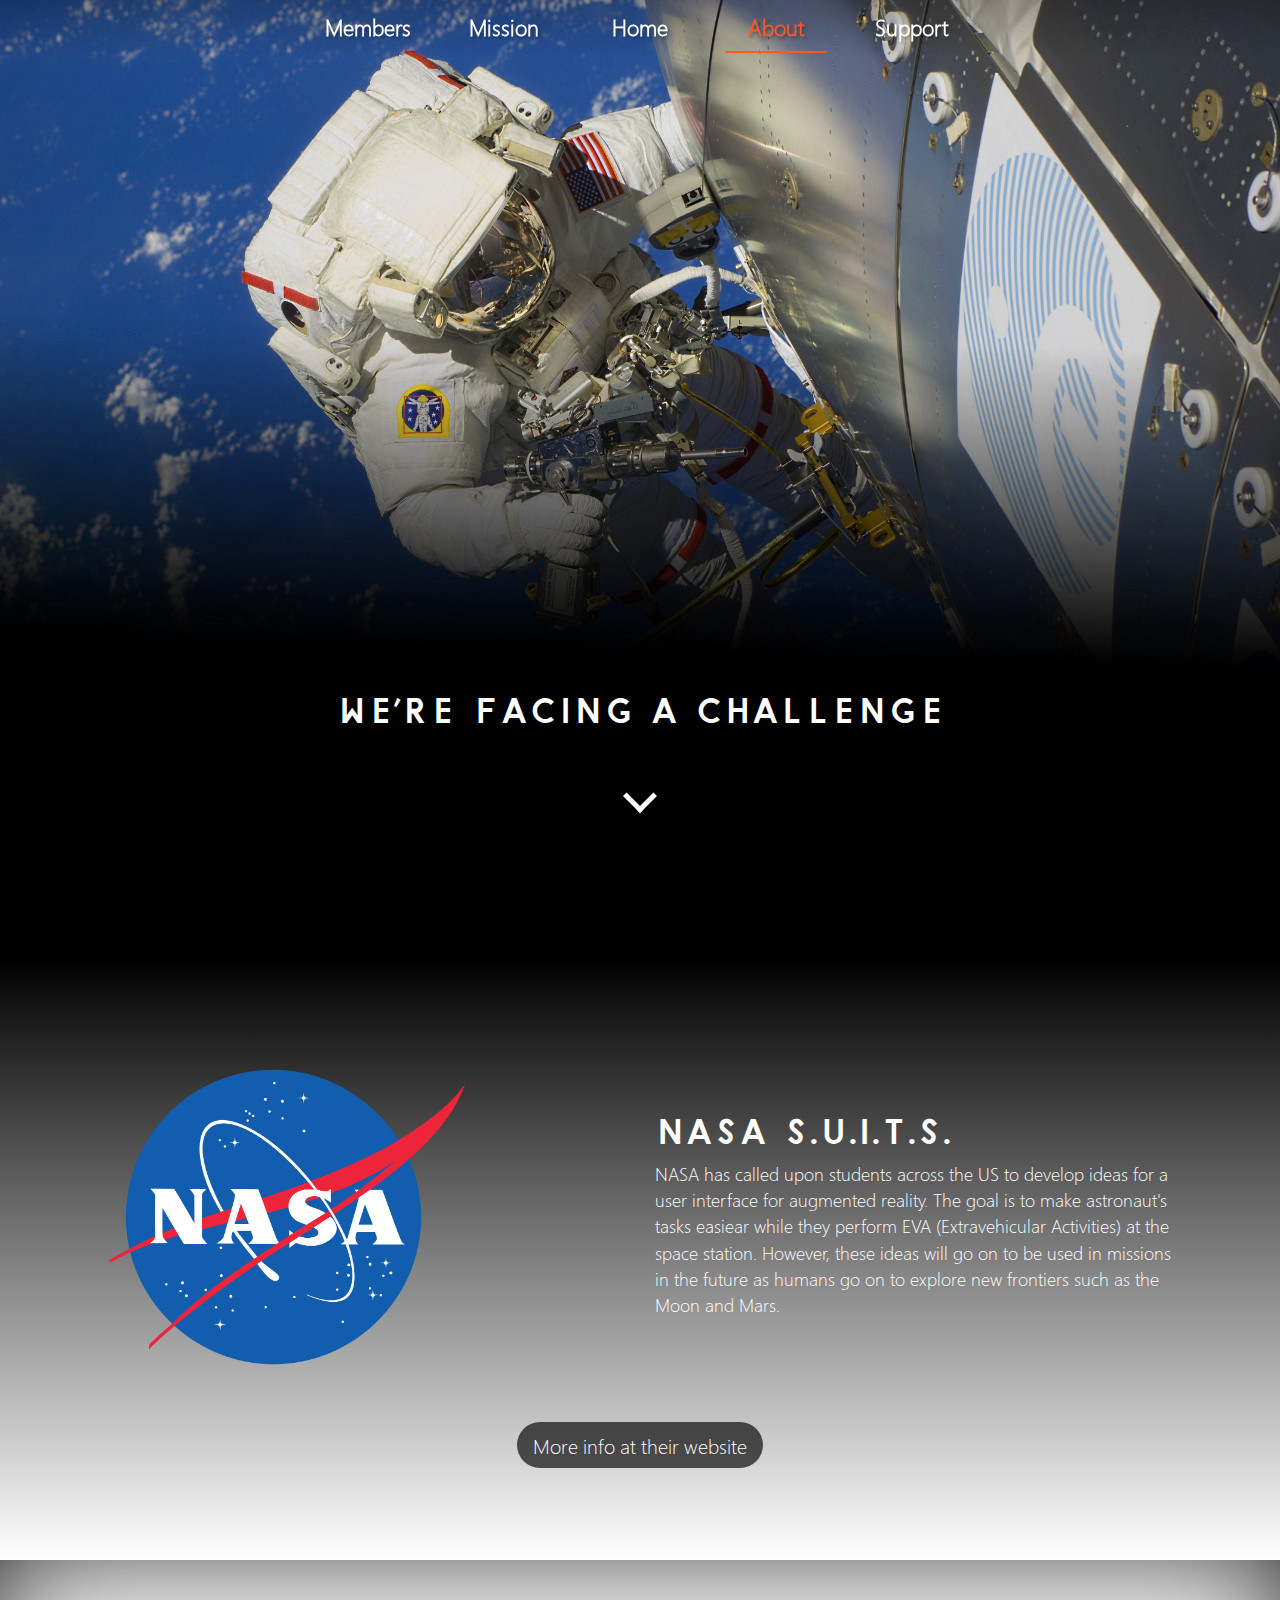
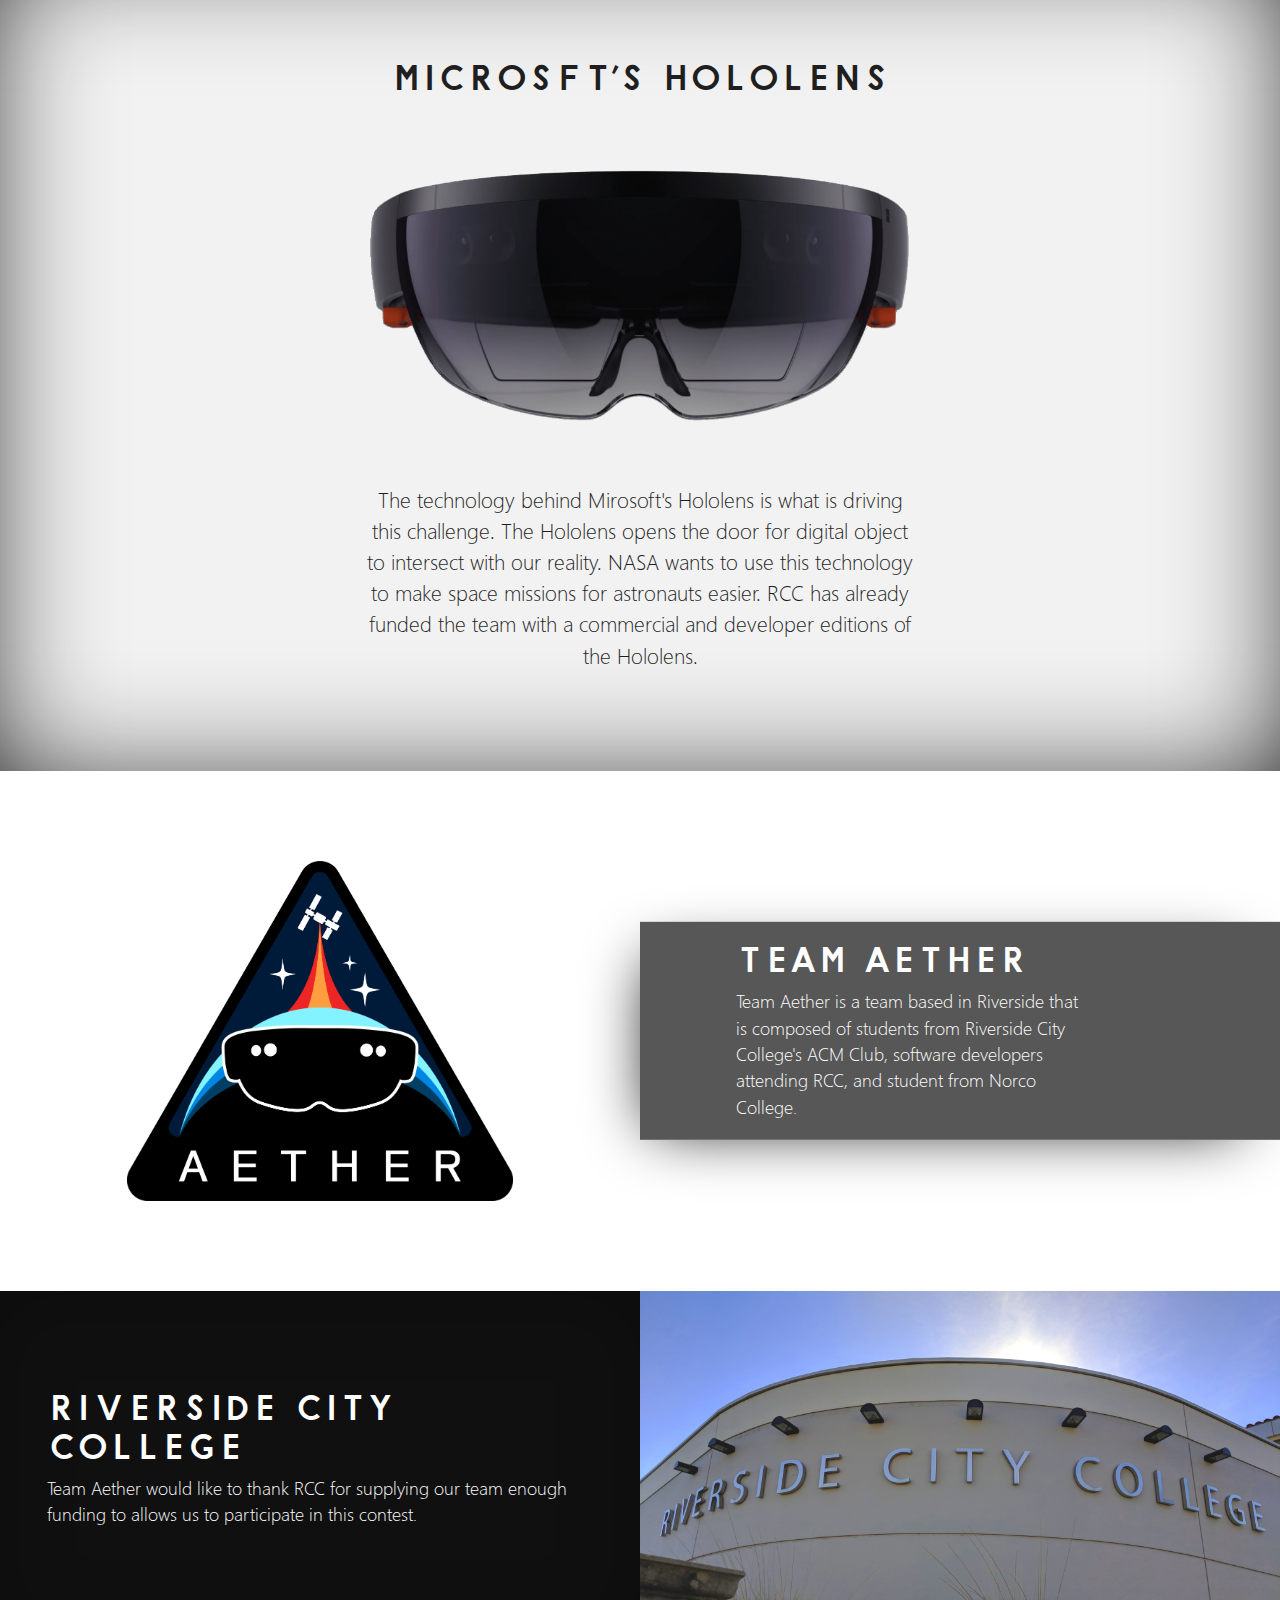
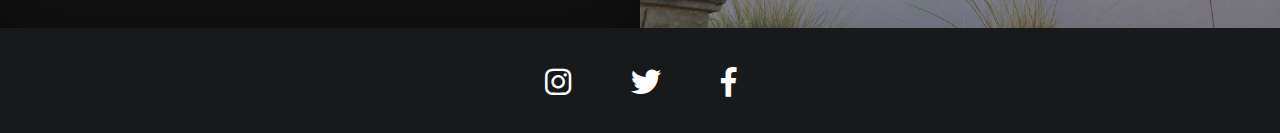
==== about.html @ 52a6e51c "About Page Completed (Fully Responsive and Styled)" ====
<!DOCTYPE html>
<html>
  <head>
    <meta name="viewport" content="width=device-width, initial-scale=1">
    <meta charset="utf-8">
    <title>About</title>
    <link rel="stylesheet" href="assets/css/bootstrap.css">
    <link rel="stylesheet" href="assets/css/fontawesome.css">
    <link rel="stylesheet" href="assets/css/fa-solid.css">
    <link rel="stylesheet" href="assets/css/fa-brands.css">
    <link rel="stylesheet" href="assets/css/master.css">
    <link rel="stylesheet" href="assets/css/about.css">
  </head>
  <body>
    <nav class="navbar fixed-top navbar-expand-md">
      <div class="navbar-brand">AETHER</div>
      <button class="navbar-toggler" type="button" data-toggle="collapse" data-target="#navbarNavAltMarkup" aria-controls="navbarNavAltMarkup" aria-expanded="false" aria-label="Toggle navigation">
        <div class="wrapper-menu" data-toggle="collapse" data-target="#navbarNavAltMarkup" aria-controls="navbarNavAltMarkup" aria-expanded="false" aria-label="Toggle navigation">
          <div class="line-menu half start"></div>
          <div class="line-menu"></div>
          <div class="line-menu half end"></div>
        </div>
      </button>
      <div class="collapse navbar-collapse" id="navbarNavAltMarkup">
        <div class="navbar-nav navbar-center">
          <a class="nav-item nav-link" href="members.html">Members</a>
          <a class="nav-item nav-link" href="mission.html">Mission</a>
          <a class="nav-item nav-link" href="index.html">Home</a>
          <a class="nav-item nav-link active" href="about.html">About</a>
          <a class="nav-item nav-link" href="support.html">Support</a>
        </div>
      </div>
    </nav>

    <div id="main"></div>
    <div id="main-footer">
      <h2>We're Facing a Challenge</h2>
      <!-- Scroll Button -->
      <div id="section05" class="demo">
        <a href="#nasa"><span></span></a>
      </div>
      <!------------------->
    </div>

    <div id="nasa">
      <div id="fade">
        <div class="container">
          <div class="row align-items-center" id="nasa-row">
            <div class="col-lg-6" id="nasa-logo">
              <img src="assets/images/NASA_logo.png" alt="nasa-logo">
            </div>
            <div class="col-lg-6" id="nasa-text">
              <h2>NASA S.U.I.T.S.</h2>
              <p>NASA has called upon students across the US to develop ideas for a user interface for augmented reality. The goal is to make astronaut's tasks easiear while they perform EVA (Extravehicular Activities) at the space station. However, these ideas will go on to be used in missions in the future as humans go on to explore new frontiers such as the Moon and Mars.</p>
            </div>
            <div id="center-button"><a class="btn btn-primary btn-lg" id="learn-more" href="about.html" role="button">More info at their website</a></div>
          </div>
        </div>
      </div>
    </div>

    <div id="hololens">
      <div class="container">
        <h2>Microsft's Hololens</h2>
        <img class="img-fluid" src="assets/images/hololens.png" alt="hololens">
        <p id="hololens-text">The technology behind Mirosoft's Hololens is what is driving this challenge. The Hololens opens the door for digital object to intersect with our reality. NASA wants to use this technology to make space missions for astronauts easier. RCC has already funded the team with a commercial and developer editions of the Hololens.</p>
      </div>
    </div>

    <div class="row" id="team">
      <div class="col-lg-6 col-md-6 col-sm-12 block" id="team-logo">
        <img class="img-fluid" src="assets/images/logo.png" alt="team-logo">
      </div>
      <div class="col-lg-6 col-md-6 col-sm-12 block" id="team-info">
        <div id="team-text">
          <h2>Team Aether</h2>
          <p>Team Aether is a team based in Riverside that is composed of students from Riverside City College's ACM Club, software developers attending RCC, and student from Norco College.</p>
        </div>
      </div>
    </div>

    <div class="col-lg-6 col-md-6 col-sm-12" id="rcc-image-B">
      <img class="img-fluid" src="assets/images/rcc.jpg" alt="rcc">
    </div>

    <div class="row" id="rcc">
      <div class="col-lg-6 col-md-6 col-sm-12 block" id="rcc-info">
        <div id="rcc-text">
          <h2>Riverside City College</h2>
          <p>Team Aether would like to thank RCC for supplying our team enough funding to allows us to participate in this contest.</p>
        </div>
      </div>
      <div class="col-lg-6 col-md-6 col-sm-12 block" id="rcc-image-A">
        <img class="img-fluid" src="assets/images/rcc.jpg" alt="rcc">
      </div>
    </div>

    <ul class="nav justify-content-center social-footer">
      <a class="social-link" href="#"><i class="fab fa-instagram"></i></a>
      <a class="social-link" href="#"><i class="fab fa-twitter"></i></a>
      <a class="social-link" href="#"><i class="fab fa-facebook-f"></i></a>
    </ul>

    <script src="assets/js/jquery-3.3.1.min.js"></script>
    <script src="assets/js/popper.min.js"></script>
    <script src="assets/js/bootstrap.min.js"></script>
    <script src="assets/js/menu-icon.js"></script>
    <script src="assets/js/scroll.js"></script>
  </body>
</html>
---- assets/css/fa-solid.css ----
/*!
 * Font Awesome Free 5.0.6 by @fontawesome - http://fontawesome.com
 * License - http://fontawesome.com/license (Icons: CC BY 4.0, Fonts: SIL OFL 1.1, Code: MIT License)
 */
@font-face {
  font-family: 'Font Awesome 5 Free';
  font-style: normal;
  font-weight: 900;
  src: url("../webfonts/fa-solid-900.eot");
  src: url("../webfonts/fa-solid-900.eot?#iefix") format("embedded-opentype"), url("../webfonts/fa-solid-900.woff2") format("woff2"), url("../webfonts/fa-solid-900.woff") format("woff"), url("../webfonts/fa-solid-900.ttf") format("truetype"), url("../webfonts/fa-solid-900.svg#fontawesome") format("svg"); }

.fa,
.fas {
  font-family: 'Font Awesome 5 Free';
  font-weight: 900; }
---- assets/css/fa-brands.css ----
/*!
 * Font Awesome Free 5.0.6 by @fontawesome - http://fontawesome.com
 * License - http://fontawesome.com/license (Icons: CC BY 4.0, Fonts: SIL OFL 1.1, Code: MIT License)
 */
@font-face {
  font-family: 'Font Awesome 5 Brands';
  font-style: normal;
  font-weight: normal;
  src: url("../webfonts/fa-brands-400.eot");
  src: url("../webfonts/fa-brands-400.eot?#iefix") format("embedded-opentype"), url("../webfonts/fa-brands-400.woff2") format("woff2"), url("../webfonts/fa-brands-400.woff") format("woff"), url("../webfonts/fa-brands-400.ttf") format("truetype"), url("../webfonts/fa-brands-400.svg#fontawesome") format("svg"); }

.fab {
  font-family: 'Font Awesome 5 Brands'; }
---- assets/css/master.css ----
html, body{
  height: 100%;
  color: white;
  font-family: "Segoe UI";

  min-width: 250px;
}

h1{
  margin: 0;
}

@font-face {
  font-family: 'Hype';
  src: url('../fonts/HYPE.ttf');
}

@font-face {
  font-family: 'Segoe UI';
  src: url('../fonts/segoeuil.ttf');
}

.navbar-nav.navbar-center {
    position: absolute;
    left: 50%;
    transform: translatex(-50%);
  }

.nav-item{
  font-size: 1.35em;
  color: white;
  text-shadow: 2px 2px 3px rgba(0,0,0,0.3);
  width: 102px;
  text-align: center;
}

.nav-link{
  font-weight: bold;
  margin: 0 17px;
  transition-duration: .26s;
}

.nav-link:hover{
  color: #FF5722;
  transition-duration: .26s;
}

.active{
  color: #FF5722;
  border-bottom: 2px solid #FF5722;
  border-radius: 2.4px;
}

.navbar{
  background: rgba(0,0,0,0.22);
  background: -moz-linear-gradient(top, rgba(0,0,0,0.22) 0%, rgba(255,255,255,0) 100%);
  background: -webkit-gradient(left top, left bottom, color-stop(0%, rgba(0,0,0,0.22)), color-stop(100%, rgba(255,255,255,0)));
  background: -webkit-linear-gradient(top, rgba(0,0,0,0.22) 0%, rgba(255,255,255,0) 100%);
  background: -o-linear-gradient(top, rgba(0,0,0,0.22) 0%, rgba(255,255,255,0) 100%);
  background: -ms-linear-gradient(top, rgba(0,0,0,0.22) 0%, rgba(255,255,255,0) 100%);
  background: linear-gradient(to bottom, rgba(0,0,0,0.22) 0%, rgba(255,255,255,0) 100%);
  filter: progid:DXImageTransform.Microsoft.gradient( startColorstr='#000000', endColorstr='#ffffff', GradientType=0 );
  transition: .5s;
}

.navbar-brand{
  font-family: "Hype";
  visibility: hidden;
}

.navbar-toggler{
  outline: none !important;
}

#page-content{
  position: fixed;
  top: 0;
  left: 0;
  z-index: 10;
  height: 100%;
  width: 100%;
  display: inline-flex;
  text-align: center;
}

.jumbotron{
  position: relative;
  top: 50%;
  transform: translateY(-50%);
  background-color: transparent;
  width: 100vw;
  text-shadow: 2px 2px 3px rgba(0,0,0,0.3);
}

#AETHER{
  font-family: "Hype";
  font-size: 9vw;
  transition-duration: .36s;
}

#learn-more{
  background-color: rgba(0,0,0,.66);
  border: none;
  border-radius: 50px;
  transition-duration: .36s;
}

#learn-more:hover{
  box-shadow: 0px 0px 20px rgba(255, 87, 34, 0.79);
  transition-duration: .36s;
}

.btn-icon{
  padding-left: 8px;
}

.social-link{
  color: #FFF;
  font-size: 30px;
  margin: 30px;
  margin-bottom: 30px;
  transition-duration: .36s;
}

.social-link:hover{
  color: #FF5722;
  transition-duration: .36s;
}

.social-footer{
  background-color: #18191B;
  -webkit-box-shadow: 0px 6px 79px -4px rgba(0,0,0,1);
  -moz-box-shadow: 0px 6px 79px -4px rgba(0,0,0,1);
  box-shadow: 0px 6px 79px -4px rgba(0,0,0,1);
}

#video-background {
  position: fixed;
  right: 0;
  bottom: 0;
  min-width: 100%;
  min-height: 100%;
  width: auto;
  height: auto;
  z-index: -100;
  pointer-events: none;
}

@media only screen and (max-width: 767.98px){
  .navbar-brand{
    visibility: visible;
  }

  .navbar{
    background: none;
    text-align: center;
    transition: 1.2s;
    background-color: rgba(0,0,0,.66);
  }

  .nav-item{
    font-size: 1.1em;
  }

  .active{
    border: none;
  }

  .team-title{
    width: 100vw;
  }

  #page-content{
    top: auto;
    left: auto;
    z-index: 0;
  }

  #AETHER{
    font-family: "Hype";
    font-size: 15vw;
  }

  .collapse.show {
    height: 210px;
  }
}

/*Menu Icon CSS*/
.wrapper-menu {
  width: 30px;
  height: 30px;
  display: flex;
  flex-direction: column;
  justify-content: space-between;
  cursor: pointer;
  transition: transform 150ms ease-out;
}

.wrapper-menu.open {
  transform: rotate(-45deg);
}

.line-menu {
  background-color: #fff;
  border-radius: 5px;
  width: 100%;
  height: 3px;
}

.line-menu.half {
  width: 50%;
}

.line-menu.start {
  transition: transform 150ms cubic-bezier(0.54, -0.81, 0.57, 0.57);
  transform-origin: right;
}

.open .line-menu.start {
  transform: rotate(-90deg) translateX(3px);
}

.line-menu.end {
  align-self: flex-end;
  transition: transform 150ms cubic-bezier(0.54, -0.81, 0.57, 0.57);
  transform-origin: left;
}

.open .line-menu.end {
  transform: rotate(-90deg) translateX(-3px);
}
---- assets/css/about.css ----
h2{
  font-family: "Hype";
}

p{
  margin: 0;
  font-size: 1.1em;
}

#main{
  height: 77vh;
  background-image: url(css-bg/astronaut4.jpg);
  background-size: cover;
  background-repeat: no-repeat;
  background-position: bottom;
}

#main-footer{
  text-align: center;
  height: 23vh;
  min-height: 150px;
  background-color: #000;
}

#nasa{
  background-image: url(css-bg/spacesuit.jpg);
  background-size: cover;
  background-position: top;
  background-attachment: fixed;
}

#nasa-row{
  padding: 15% 20px;
  padding-bottom: 7%;
}

#nasa-logo{
}

img[alt="nasa-logo"]{
  height: 300px;
}

#nasa-text{
  top: 50%;
}

#center-button{
    width: 100%;
    text-align: center;
    margin-top: 40px;
    padding: 15px 0;
}

#fade{
  background: rgba(0,0,0,1);
  background: -moz-linear-gradient(top, rgba(0,0,0,1) 0%, rgba(0,0,0,1) 0%, rgba(0,0,0,1) 9%, rgba(0,0,0,0) 100%);
  background: -webkit-gradient(left top, left bottom, color-stop(0%, rgba(0,0,0,1)), color-stop(0%, rgba(0,0,0,1)), color-stop(9%, rgba(0,0,0,1)), color-stop(100%, rgba(0,0,0,0)));
  background: -webkit-linear-gradient(top, rgba(0,0,0,1) 0%, rgba(0,0,0,1) 0%, rgba(0,0,0,1) 9%, rgba(0,0,0,0) 100%);
  background: -o-linear-gradient(top, rgba(0,0,0,1) 0%, rgba(0,0,0,1) 0%, rgba(0,0,0,1) 9%, rgba(0,0,0,0) 100%);
  background: -ms-linear-gradient(top, rgba(0,0,0,1) 0%, rgba(0,0,0,1) 0%, rgba(0,0,0,1) 9%, rgba(0,0,0,0) 100%);
  background: linear-gradient(to bottom, rgba(0,0,0,1) 0%, rgba(0,0,0,1) 0%, rgba(0,0,0,1) 9%, rgba(0,0,0,0) 100%);
  filter: progid:DXImageTransform.Microsoft.gradient( startColorstr='#000000', endColorstr='#000000', GradientType=0 )
  margin: 0;
  height: 100%;
  bottom: 0px;
}

#hololens{
  text-align: center;
  background-color: #f2f2f2;
  padding: 100px 0;
  color: #1F1F1F;

  -webkit-box-shadow: inset 0px 2px 136px -29px rgba(0,0,0,1);
  -moz-box-shadow: inset 0px 2px 136px -29px rgba(0,0,0,1);
  box-shadow: inset 0px 2px 136px -29px rgba(0,0,0,1);
}

img[alt="hololens"]{
  width: 60%;
  padding: 60px;
}

#hololens-text{
  font-size: 1.3em;
  max-width: 550px;
  margin: 0 auto;
}

#team{
  margin: 0;
  background-image: url(css-bg/riverside.jpg);
  background-position: bottom;
  background-attachment: fixed;
  background-size: cover;
  padding: 60px 0;
}

#team-info{
  padding-left: 0;
}

#team-logo{
  text-align: center;
}

img[alt="team-logo"]{
  max-height: 400px;
  padding: 30px 0;
}

#team-text{
  top: 50%;
  position: absolute;
  padding: 20px 15%;
  padding-right: 30%;
  transform: translate(0, -50%);
  background-color: rgba(0,0,0,.66);

  -webkit-box-shadow: -15px 13px 63px -26px rgba(0,0,0,1);
  -moz-box-shadow: -15px 13px 63px -26px rgba(0,0,0,1);
  box-shadow: -15px 13px 63px -26px rgba(0,0,0,1);
}

#rcc{
  margin: 0;
}

#rcc-info{
  background-color: #101010;
  padding: 0 15px;

  -webkit-box-shadow: inset -4px 9px 78px 0px rgba(0,0,0,0.23);
  -moz-box-shadow: inset -4px 9px 78px 0px rgba(0,0,0,0.23);
  box-shadow: inset -4px 9px 78px 0px rgba(0,0,0,0.23);
}

#rcc-text{
  top: 50%;
  position: absolute;
  padding: 20px 5%;
  transform: translate(0, -50%);
}

#rcc-image-A{
  padding: 0;
}

#rcc-image-B{
  padding: 0;
  display: none;
}

/*Scroll Button*/
#section05{
  padding-top: 50px;
}
#section05 a {
  padding-top: 70px;
  padding: 5px;
}
#section05 a span {
  position: absolute;
  top: 0;
  left: 50%;
  width: 24px;
  height: 24px;
  margin-left: -12px;
  border-left: 5px solid #fff;
  border-bottom: 5px solid #fff;
  -webkit-transform: rotate(-45deg);
  transform: rotate(-45deg);
  -webkit-animation: sdb05 1.5s infinite;
  animation: sdb05 1.5s infinite;
  box-sizing: border-box;
}
@-webkit-keyframes sdb05 {
  0% {
    -webkit-transform: rotate(-45deg) translate(0, 0);
    opacity: 0;
  }
  50% {
    opacity: 1;
  }
  100% {
    -webkit-transform: rotate(-45deg) translate(-20px, 20px);
    opacity: 0;
  }
}
@keyframes sdb05 {
  0% {
    transform: rotate(-45deg) translate(0, 0);
    opacity: 0;
  }
  50% {
    opacity: 1;
  }
  100% {
    transform: rotate(-45deg) translate(-20px, 20px);
    opacity: 0;
  }
}

.demo a {
  margin-top: 20px;
  top: 50%;
  height: 50px;
  width: 50px;
  left: 50%;
  z-index: 2;
  display: inline-block;
  -webkit-transform: translate(0, -50%);
  transform: translate(0, -50%);
  color: #fff;
  font : normal 400 20px/1 'Josefin Sans', sans-serif;
  letter-spacing: .1em;
  text-decoration: none;
  transition: opacity .3s;
}
.demo a:hover {
  opacity: .5;
}

@media (max-width: 991.98px){
  #nasa{
    text-align: center;
  }

  img[alt="nasa-logo"]{
    height: 220px;
    padding: 20px 0;
    padding-left: 12px
  }
}

@media only screen and (max-width: 767.98px){
  #main-footer h2{
    font-size: 1.5em;
  }

  #section05{
    padding-top: 10px;
  }

  #nasa{
      background-image: url(css-bg/spacesuit.jpg);
      background-size: cover;
      background-position: top;
      background-attachment: inherit;
  }

  #nasa-logo{
    text-align: center;
  }

  img[alt="nasa-logo"]{
    height: 220px;
    padding: 20px 0;
    padding-left: 12px
  }

  #nasa-text{
    text-align: center;
    background-color: rgba(0, 0, 0, 0.9);
    padding: 15px
  }

  #center-button{
      margin-top: 20px;
  }

  #hololens{
    padding: 50px 0;
  }

  img[alt="hololens"]{
    width: 100%;
    padding: 30px;
  }

  #hololens-text{
    font-size: 1.1em;
  }

  #team{
    background: none;
    padding: 0;
  }

  #team-logo{
    background-image: url(css-bg/riverside.jpg);
    background-position: bottom;
    background-size: cover;
  }

  #team-info{
    background-color: #101010;
    padding: 0;
  }

  #team-text{
    top: 0;
    position: relative;
    transform: translate(0, 0);
    text-align: center;
    padding: 35px 15px;
    margin: 0;
    background: none;
    -webkit-box-shadow: inset -4px 9px 78px 0px rgba(0,0,0,0.23);
    -moz-box-shadow: inset -4px 9px 78px 0px rgba(0,0,0,0.23);
    box-shadow: inset -4px 9px 78px 0px rgba(0,0,0,0.23);
  }

  #rcc-text{
    top: 0;
    position: relative;
    transform: translate(0, 0);
    text-align: center;
    padding: 35px 0;
  }

  #rcc-image-A{
    display: none;
  }

  #rcc-image-B{
    padding: 0;
    display: block;
  }

  img[alt="team-logo"]{
    max-height: 380px;
  }

}

@media only screen and (max-width: 575.98px){
  img[alt="team-logo"]{
    max-height: 300px;
  }
}
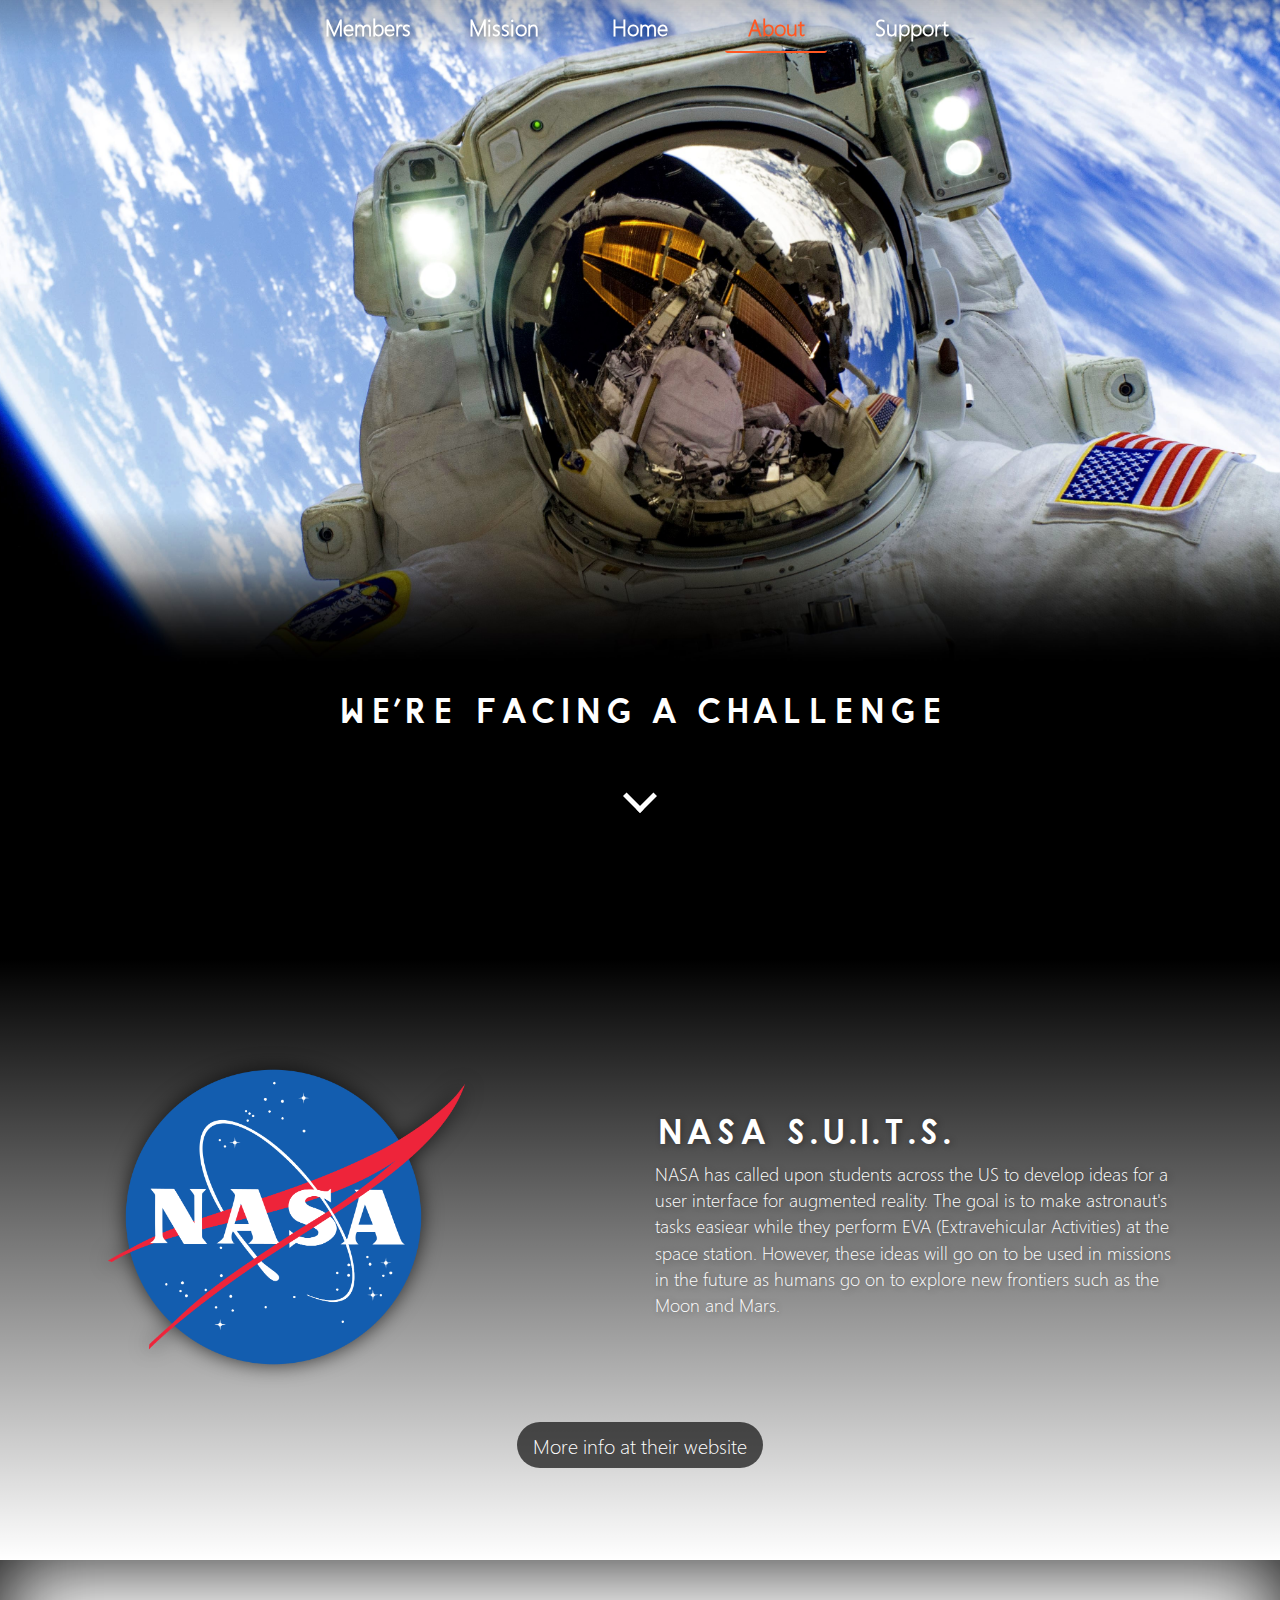
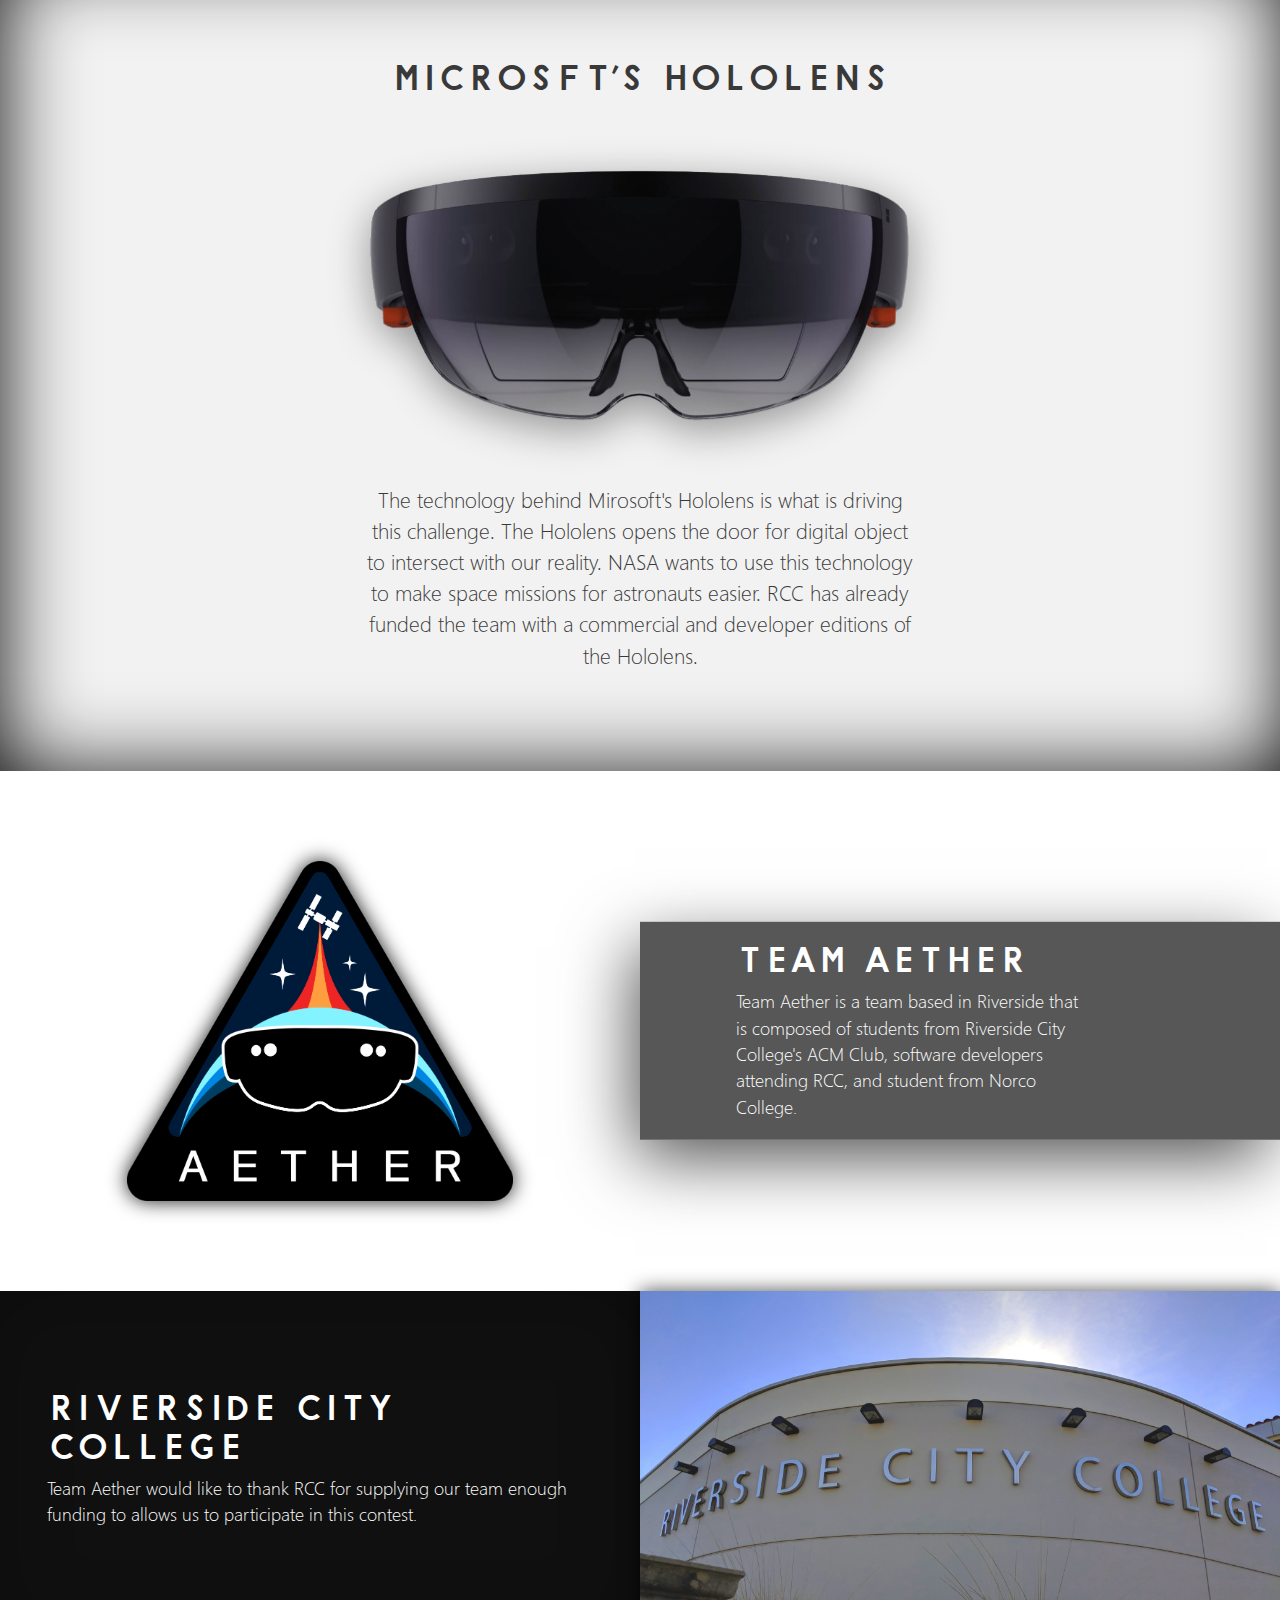
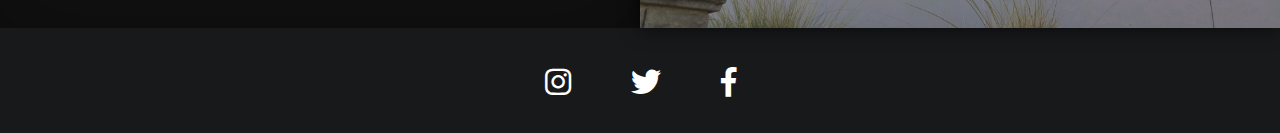
==== commit 8f9d57c4: "Mission Page Completed (Fully Responsive and Styled)" ====
--- a/about.html
+++ b/about.html
@@ -13,7 +13,7 @@
   </head>
   <body>
     <nav class="navbar fixed-top navbar-expand-md">
-      <div class="navbar-brand">AETHER</div>
+      <div class="navbar-brand"><a class="home-link" href="index.html">AETHER</a></div>
       <button class="navbar-toggler" type="button" data-toggle="collapse" data-target="#navbarNavAltMarkup" aria-controls="navbarNavAltMarkup" aria-expanded="false" aria-label="Toggle navigation">
         <div class="wrapper-menu" data-toggle="collapse" data-target="#navbarNavAltMarkup" aria-controls="navbarNavAltMarkup" aria-expanded="false" aria-label="Toggle navigation">
           <div class="line-menu half start"></div>
@@ -68,10 +68,10 @@
     </div>
 
     <div class="row" id="team">
-      <div class="col-lg-6 col-md-6 col-sm-12 block" id="team-logo">
+      <div class="col-lg-6 col-md-6 col-sm-12" id="team-logo">
         <img class="img-fluid" src="assets/images/logo.png" alt="team-logo">
       </div>
-      <div class="col-lg-6 col-md-6 col-sm-12 block" id="team-info">
+      <div class="col-lg-6 col-md-6 col-sm-12" id="team-info">
         <div id="team-text">
           <h2>Team Aether</h2>
           <p>Team Aether is a team based in Riverside that is composed of students from Riverside City College's ACM Club, software developers attending RCC, and student from Norco College.</p>
@@ -84,13 +84,13 @@
     </div>
 
     <div class="row" id="rcc">
-      <div class="col-lg-6 col-md-6 col-sm-12 block" id="rcc-info">
+      <div class="col-lg-6 col-md-6 col-sm-12" id="rcc-info">
         <div id="rcc-text">
           <h2>Riverside City College</h2>
           <p>Team Aether would like to thank RCC for supplying our team enough funding to allows us to participate in this contest.</p>
         </div>
       </div>
-      <div class="col-lg-6 col-md-6 col-sm-12 block" id="rcc-image-A">
+      <div class="col-lg-6 col-md-6 col-sm-12" id="rcc-image-A">
         <img class="img-fluid" src="assets/images/rcc.jpg" alt="rcc">
       </div>
     </div>
--- a/assets/css/master.css
+++ b/assets/css/master.css
@@ -26,10 +26,14 @@
     transform: translatex(-50%);
   }
 
+.home-link{
+  color: #FFF;
+}
+
 .nav-item{
   font-size: 1.35em;
   color: white;
-  text-shadow: 2px 2px 3px rgba(0,0,0,0.3);
+  text-shadow: 2px 3px 8px rgba(0,0,0,0.6);
   width: 102px;
   text-align: center;
 }
@@ -89,7 +93,7 @@
   transform: translateY(-50%);
   background-color: transparent;
   width: 100vw;
-  text-shadow: 2px 2px 3px rgba(0,0,0,0.3);
+  text-shadow: 5px 10px 30px rgba(0,0,0,0.6);
 }
 
 #AETHER{
@@ -151,15 +155,33 @@
     visibility: visible;
   }
 
+  .home-link{
+    transition-duration: .26s;
+  }
+
+  .home-link:hover{
+    color: #FF5722;
+    text-decoration: none;
+    transition-duration: .26s;
+  }
+
+  .navbar-nav a[href="index.html"]{
+    display: none;
+  }
+
   .navbar{
     background: none;
     text-align: center;
     transition: 1.2s;
     background-color: rgba(0,0,0,.66);
+    -webkit-box-shadow: -2px 5px 66px 11px rgba(0,0,0,0.7);
+    -moz-box-shadow: -2px 5px 66px 11px rgba(0,0,0,0.7);
+    box-shadow: -2px 5px 66px 11px rgba(0,0,0,0.7);
   }
 
   .nav-item{
     font-size: 1.1em;
+    padding: 10px 0;
   }
 
   .active{
@@ -182,7 +204,8 @@
   }
 
   .collapse.show {
-    height: 210px;
+    height: 190px;
+
   }
 }
 
--- a/assets/css/about.css
+++ b/assets/css/about.css
@@ -9,7 +9,7 @@
 
 #main{
   height: 77vh;
-  background-image: url(css-bg/astronaut4.jpg);
+  background-image: url(css-bg/astronaut6.jpg);
   background-size: cover;
   background-repeat: no-repeat;
   background-position: bottom;
@@ -39,10 +39,14 @@
 
 img[alt="nasa-logo"]{
   height: 300px;
+  filter: drop-shadow(0px 0px 10px rgba(0,0,0,0.69));
+  transition: .36s;
 }
 
 #nasa-text{
+  transition: .36s;
   top: 50%;
+  text-shadow: 2px 1px 7px rgba(0, 0, 0, 0.33);
 }
 
 #center-button{
@@ -70,16 +74,17 @@
   text-align: center;
   background-color: #f2f2f2;
   padding: 100px 0;
-  color: #1F1F1F;
-
-  -webkit-box-shadow: inset 0px 2px 136px -29px rgba(0,0,0,1);
-  -moz-box-shadow: inset 0px 2px 136px -29px rgba(0,0,0,1);
-  box-shadow: inset 0px 2px 136px -29px rgba(0,0,0,1);
+  color: #393939;
+
+  -webkit-box-shadow: inset 4px 1px 88px -6px rgba(0,0,0,1);
+  -moz-box-shadow: inset 4px 1px 88px -6px rgba(0,0,0,1);
+  box-shadow: inset 4px 1px 88px -6px rgba(0,0,0,1);
 }
 
 img[alt="hololens"]{
   width: 60%;
   padding: 60px;
+    filter: drop-shadow(0px 10px 20px rgba(0,0,0,0.39));
 }
 
 #hololens-text{
@@ -108,6 +113,7 @@
 img[alt="team-logo"]{
   max-height: 400px;
   padding: 30px 0;
+  filter: drop-shadow(0px 0px 10px rgba(0,0,0,0.9));
 }
 
 #team-text{
@@ -117,10 +123,9 @@
   padding-right: 30%;
   transform: translate(0, -50%);
   background-color: rgba(0,0,0,.66);
-
-  -webkit-box-shadow: -15px 13px 63px -26px rgba(0,0,0,1);
-  -moz-box-shadow: -15px 13px 63px -26px rgba(0,0,0,1);
-  box-shadow: -15px 13px 63px -26px rgba(0,0,0,1);
+  -webkit-box-shadow: -9px 21px 66px -4px rgba(0,0,0,0.7);
+  -moz-box-shadow: -9px 21px 66px -4px rgba(0,0,0,0.7);
+  box-shadow: -9px 21px 66px -4px rgba(0,0,0,0.7);
 }
 
 #rcc{
@@ -145,6 +150,10 @@
 
 #rcc-image-A{
   padding: 0;
+}
+
+img[alt="rcc"]{
+  filter: drop-shadow(0px 0px 10px rgba(0,0,0,0.69));
 }
 
 #rcc-image-B{
@@ -230,7 +239,8 @@
   img[alt="nasa-logo"]{
     height: 220px;
     padding: 20px 0;
-    padding-left: 12px
+    padding-left: 12px;
+    transition: .36s;
   }
 }
 
@@ -257,13 +267,16 @@
   img[alt="nasa-logo"]{
     height: 220px;
     padding: 20px 0;
-    padding-left: 12px
+    padding-left: 12px;
+    transition: .36s;
   }
 
   #nasa-text{
     text-align: center;
-    background-color: rgba(0, 0, 0, 0.9);
-    padding: 15px
+    background-color: rgba(0, 0, 0, 0.65);
+    padding: 15px;
+    border-radius: 10px;
+    transition: .36s;
   }
 
   #center-button{
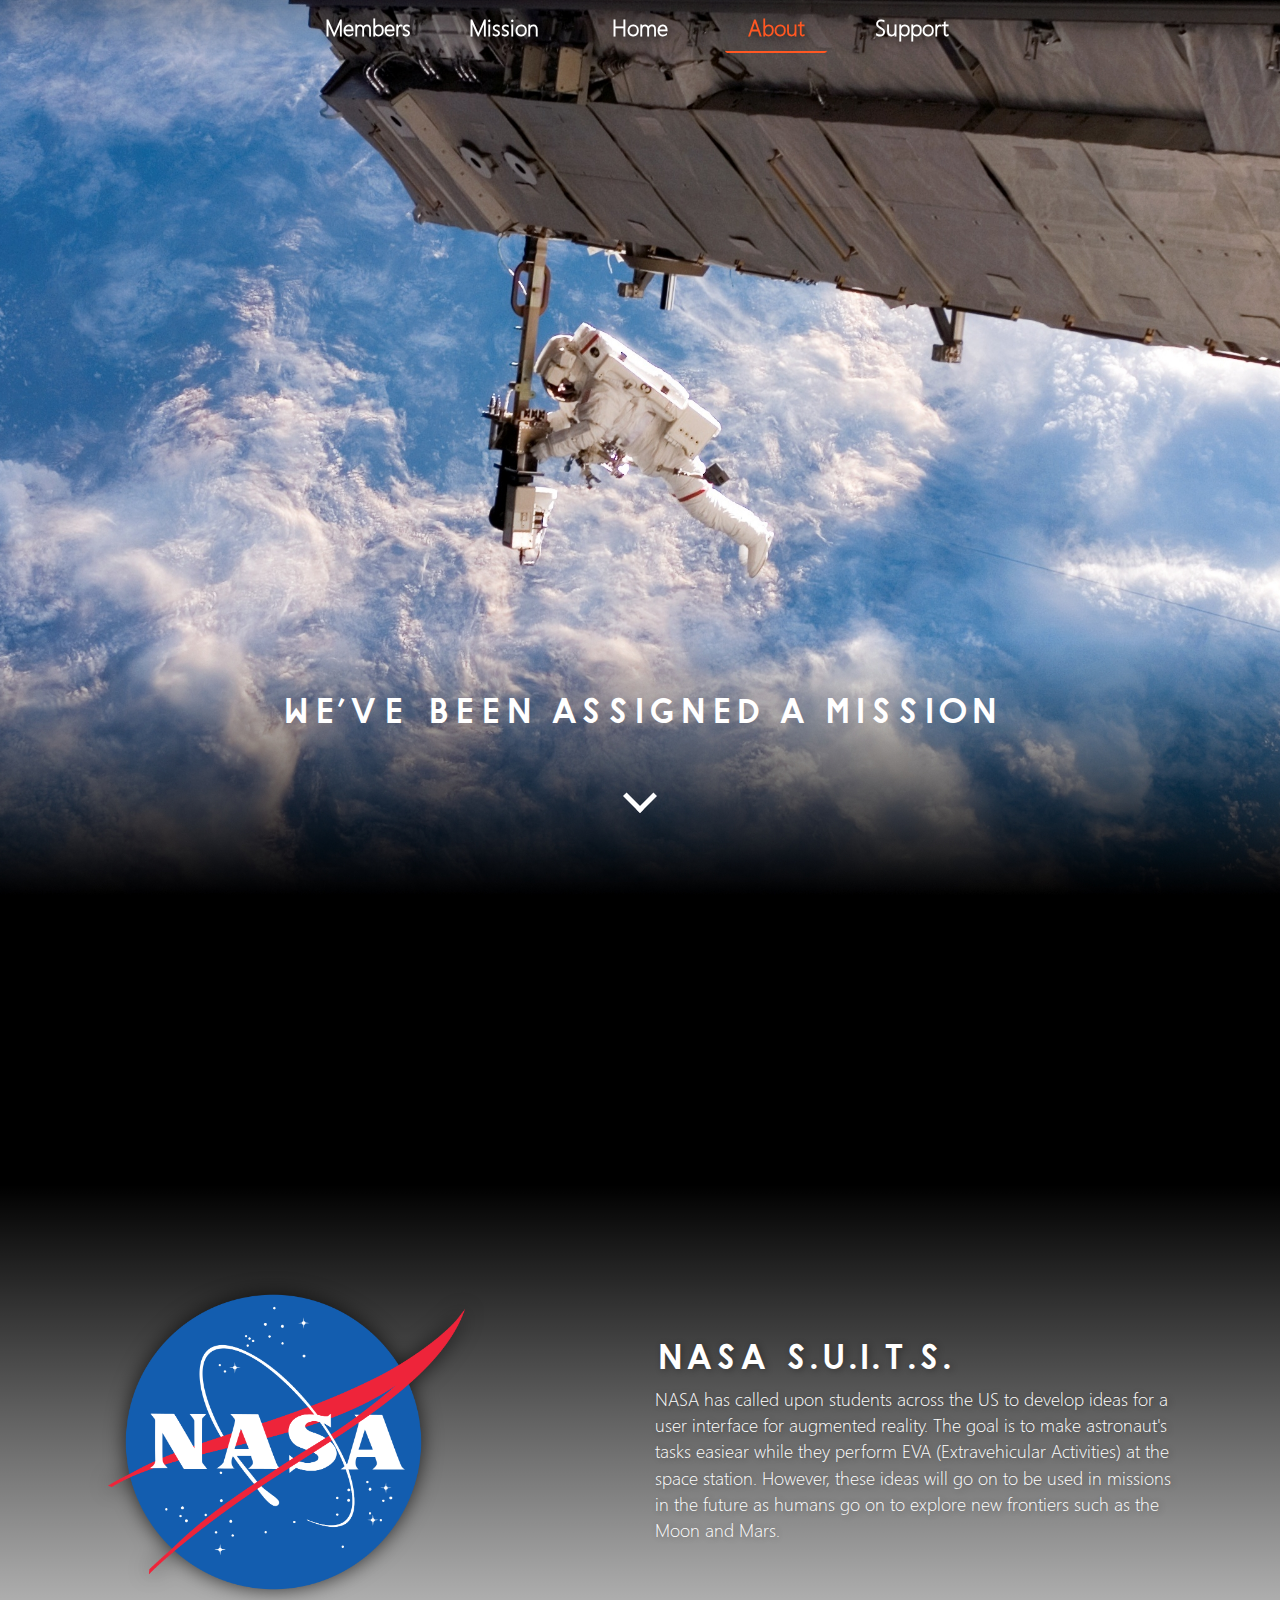
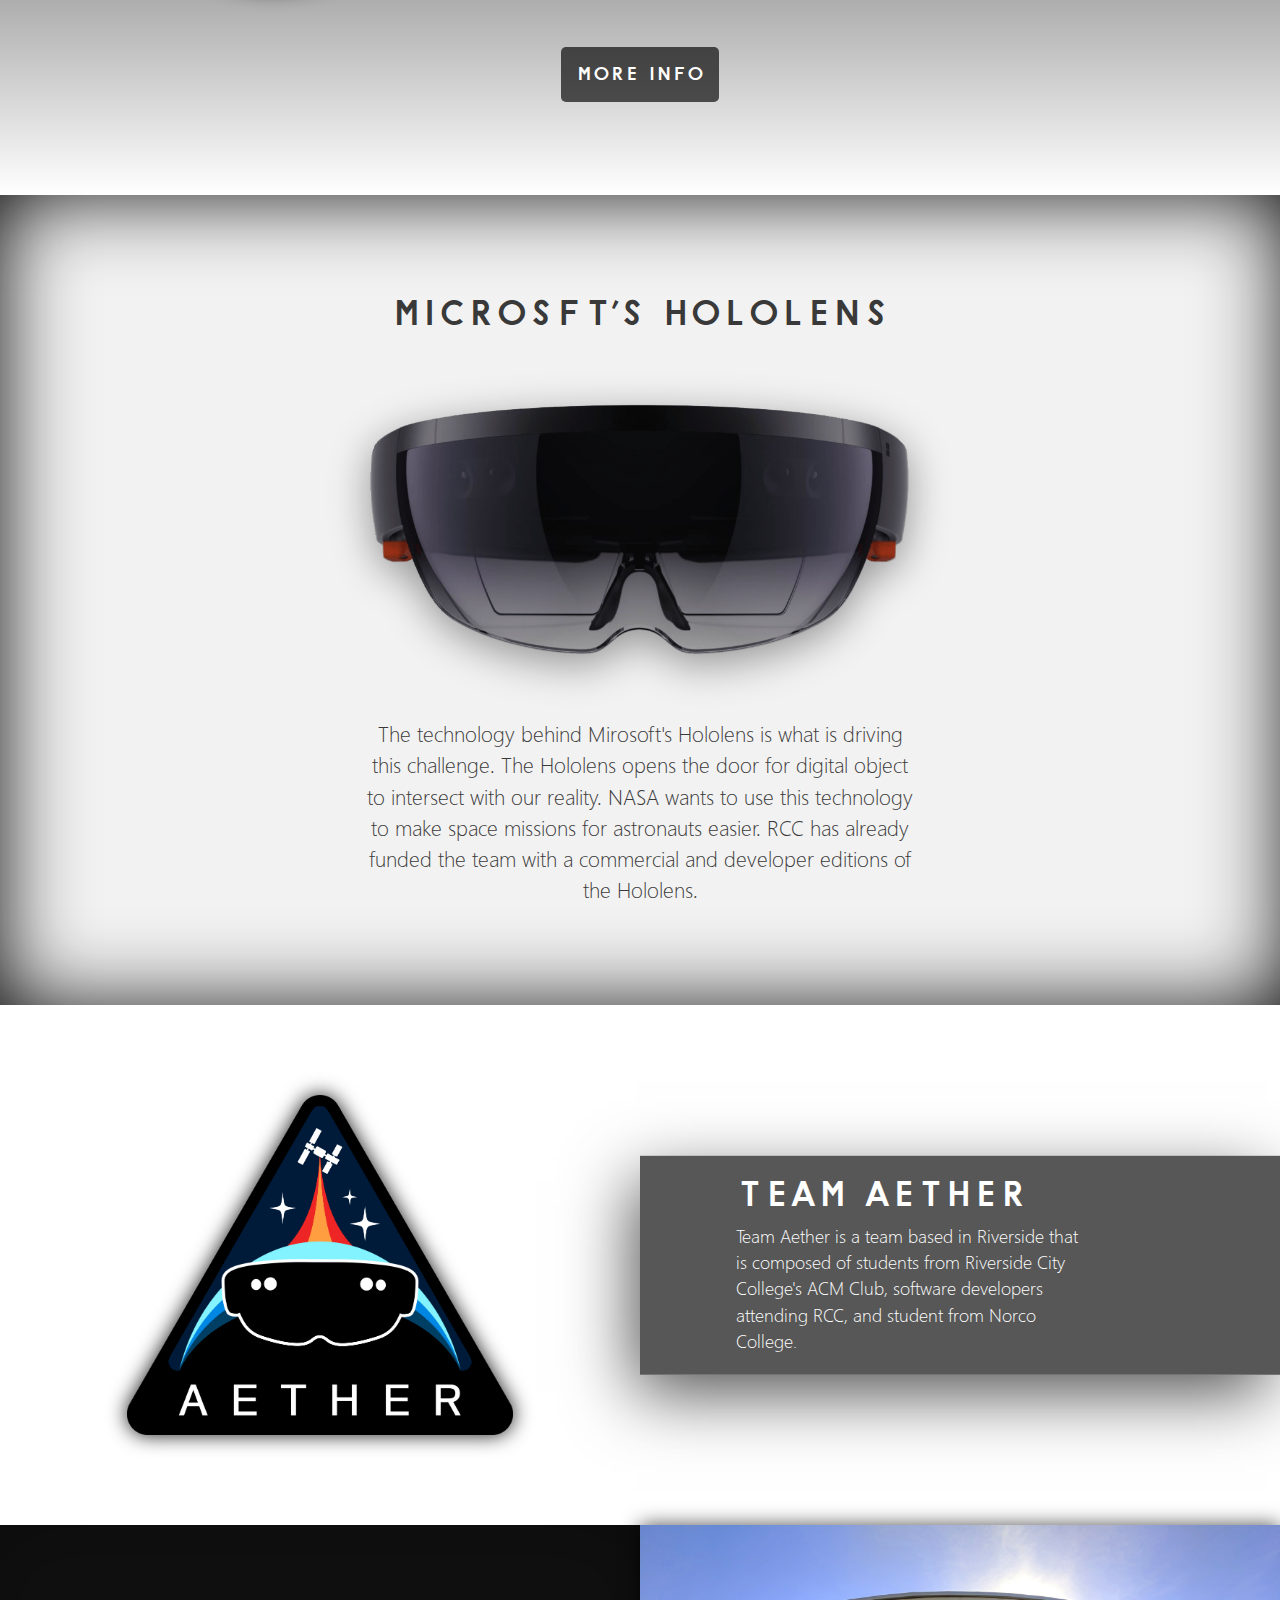
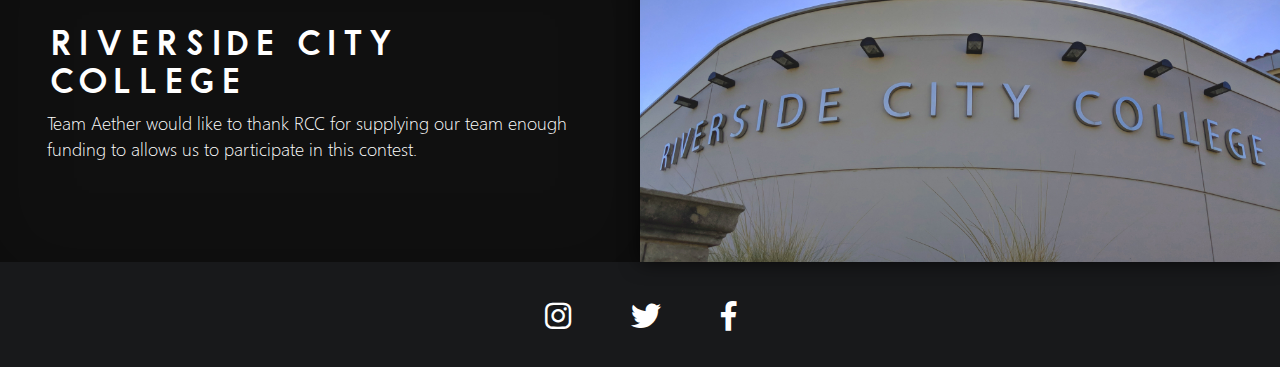
==== commit d3915d25: "Started Support Page and made some design changes" ====
--- a/about.html
+++ b/about.html
@@ -32,15 +32,19 @@
       </div>
     </nav>
 
-    <div id="main"></div>
-    <div id="main-footer">
-      <h2>We're Facing a Challenge</h2>
-      <!-- Scroll Button -->
-      <div id="section05" class="demo">
-        <a href="#nasa"><span></span></a>
+    <div id="main">
+      <div id="blank-space"></div>
+      <div id="main-footer">
+        <h2>We've been Assigned a Mission</h2>
+        <!-- Scroll Button -->
+        <div id="section05" class="demo">
+          <a href="#nasa"><span></span></a>
+        </div>
+        <!------------------->
       </div>
-      <!------------------->
     </div>
+
+    <div id="divider"></div>
 
     <div id="nasa">
       <div id="fade">
@@ -53,7 +57,7 @@
               <h2>NASA S.U.I.T.S.</h2>
               <p>NASA has called upon students across the US to develop ideas for a user interface for augmented reality. The goal is to make astronaut's tasks easiear while they perform EVA (Extravehicular Activities) at the space station. However, these ideas will go on to be used in missions in the future as humans go on to explore new frontiers such as the Moon and Mars.</p>
             </div>
-            <div id="center-button"><a class="btn btn-primary btn-lg" id="learn-more" href="about.html" role="button">More info at their website</a></div>
+            <div id="center-button"><a class="btn btn-primary btn-lg" id="learn-more" href="about.html" role="button">More info</a></div>
           </div>
         </div>
       </div>
--- a/assets/css/master.css
+++ b/assets/css/master.css
@@ -1,6 +1,6 @@
 html, body{
   height: 100%;
-  color: white;
+  color: #FFF;
   font-family: "Segoe UI";
 
   min-width: 250px;
@@ -50,9 +50,9 @@
 }
 
 .active{
-  color: #FF5722;
   border-bottom: 2px solid #FF5722;
   border-radius: 2.4px;
+  color: #FF5722;
 }
 
 .navbar{
@@ -96,6 +96,11 @@
   text-shadow: 5px 10px 30px rgba(0,0,0,0.6);
 }
 
+.lead{
+  margin-bottom: 30px;
+  text-shadow: 2px 2px 4px rgba(0,0,0,0.8) !important;
+}
+
 #AETHER{
   font-family: "Hype";
   font-size: 9vw;
@@ -103,15 +108,18 @@
 }
 
 #learn-more{
+  font-family: "Hype";
+  font-size: 17px;
+  padding: 15px;
   background-color: rgba(0,0,0,.66);
   border: none;
-  border-radius: 50px;
+  border-radius: 5px;
+  outline: none;
   transition-duration: .36s;
 }
 
 #learn-more:hover{
-  box-shadow: 0px 0px 20px rgba(255, 87, 34, 0.79);
-  transition-duration: .36s;
+  background: rgba(255, 87, 34, .66);
 }
 
 .btn-icon{
--- a/assets/css/about.css
+++ b/assets/css/about.css
@@ -8,17 +8,24 @@
 }
 
 #main{
-  height: 77vh;
-  background-image: url(css-bg/astronaut6.jpg);
+  background-image: url(css-bg/ISS.jpg);
   background-size: cover;
   background-repeat: no-repeat;
   background-position: bottom;
+}
+
+#blank-space{
+  height: 77vh;
 }
 
 #main-footer{
   text-align: center;
   height: 23vh;
   min-height: 150px;
+}
+
+#divider{
+  height: 25vh;
   background-color: #000;
 }
 
@@ -100,6 +107,13 @@
   background-attachment: fixed;
   background-size: cover;
   padding: 60px 0;
+ animation: panning 13s linear alternate infinite;
+}
+
+@keyframes panning {
+  0% { background-position: 0 0; }
+    100% { background-position: 100% 0; }
+
 }
 
 #team-info{
@@ -299,6 +313,7 @@
   #team{
     background: none;
     padding: 0;
+    transition: none;
   }
 
   #team-logo{
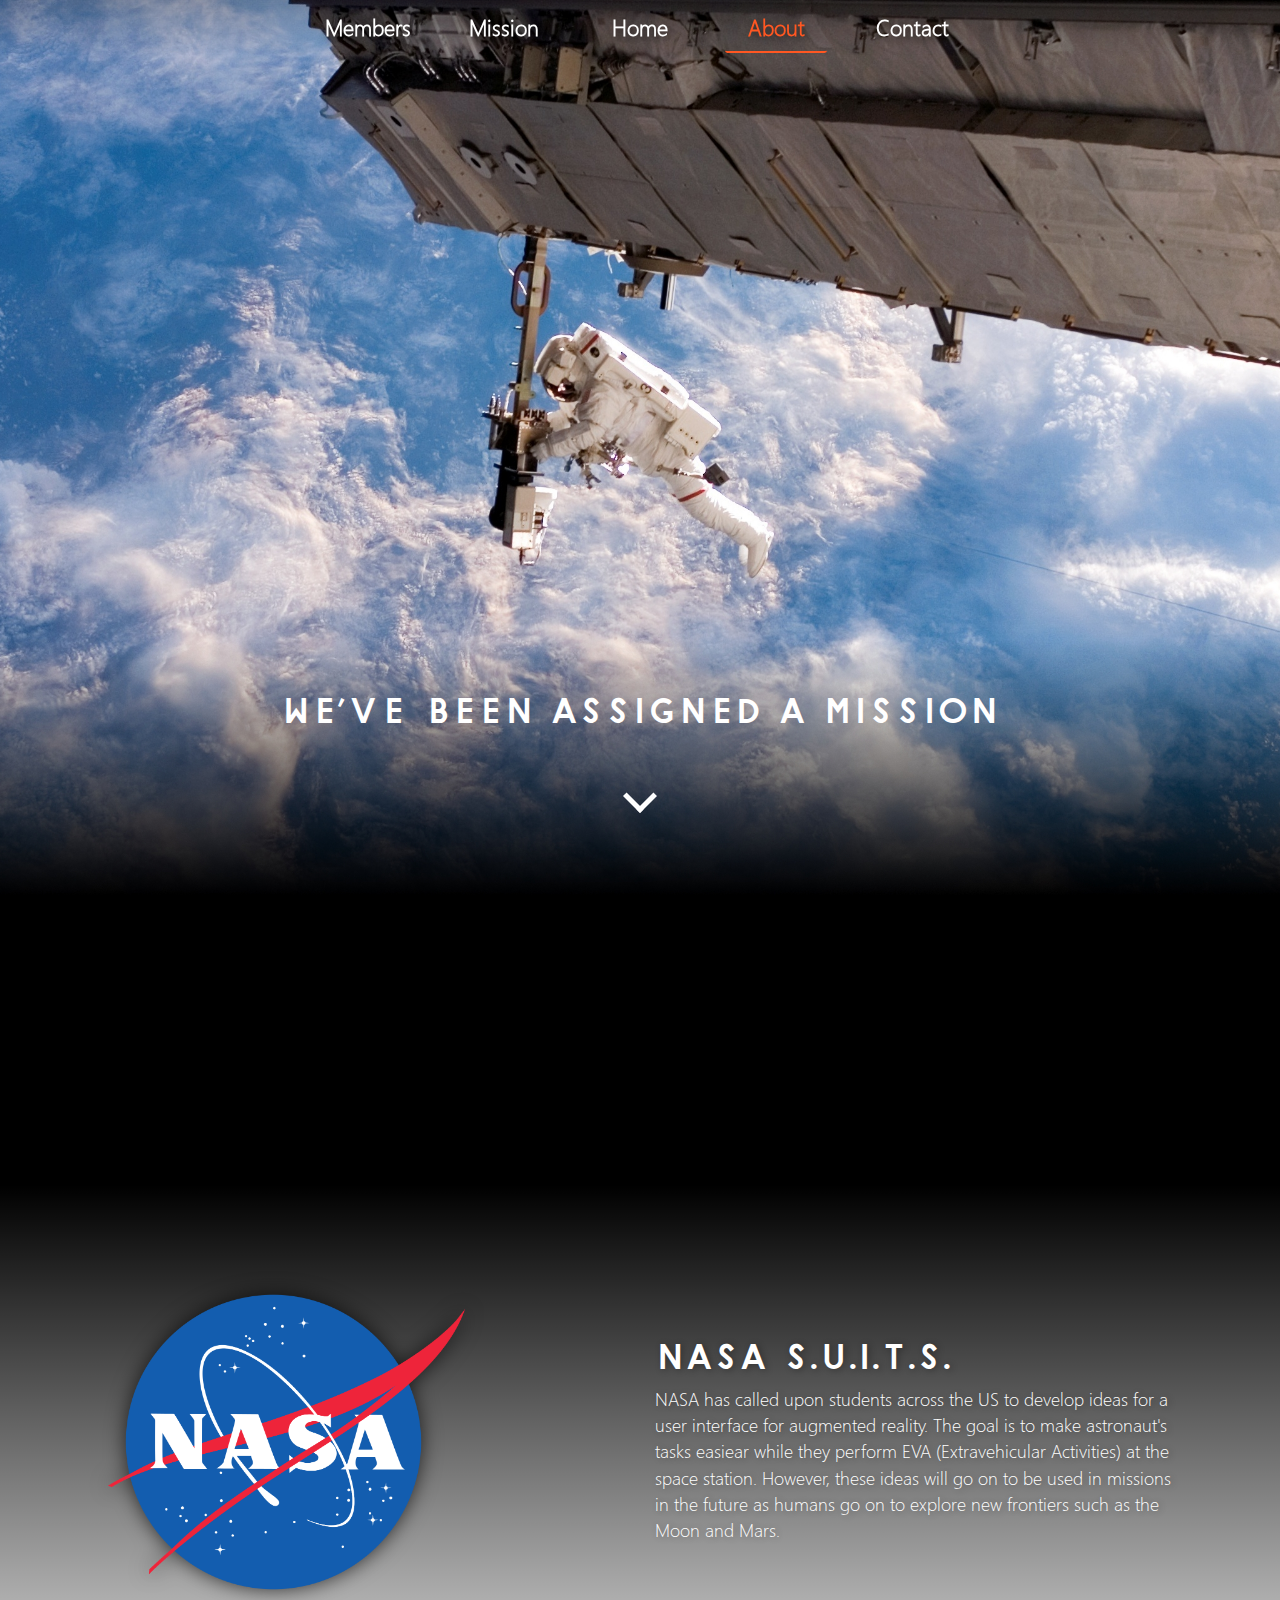
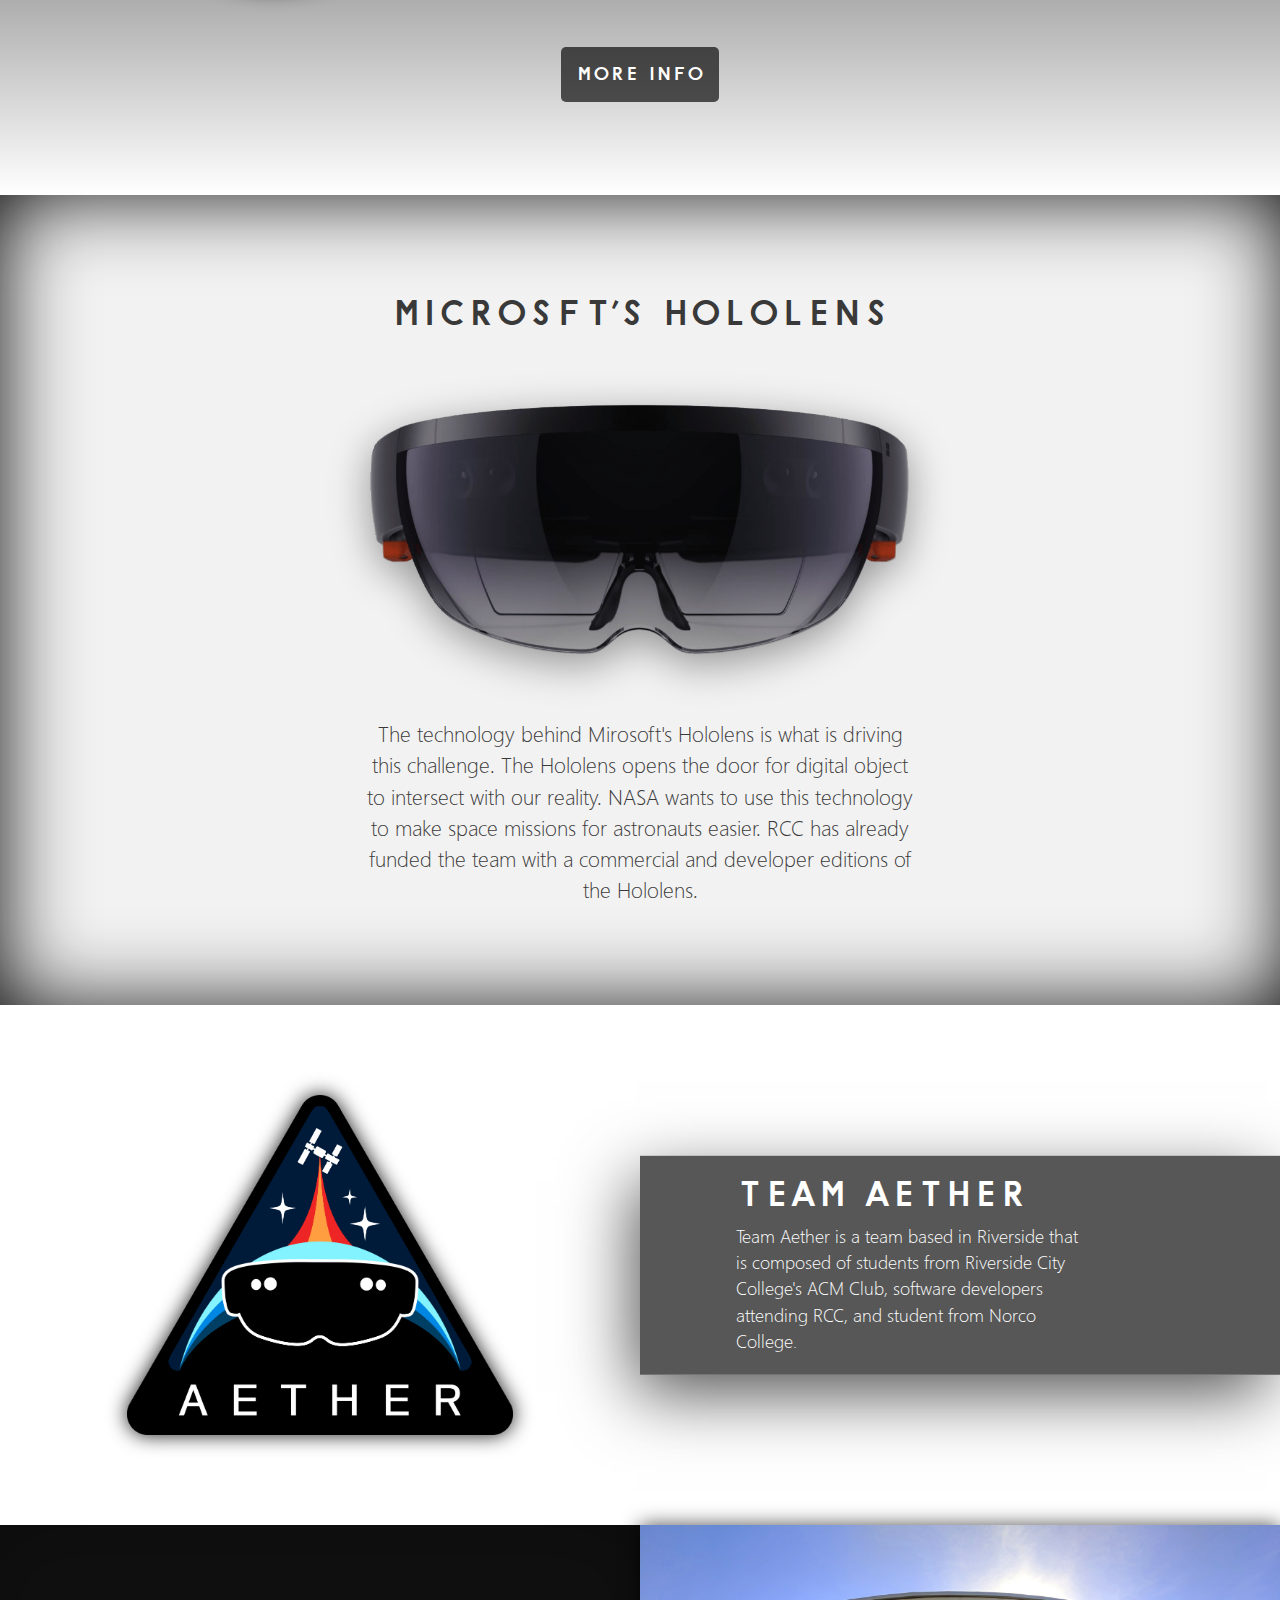
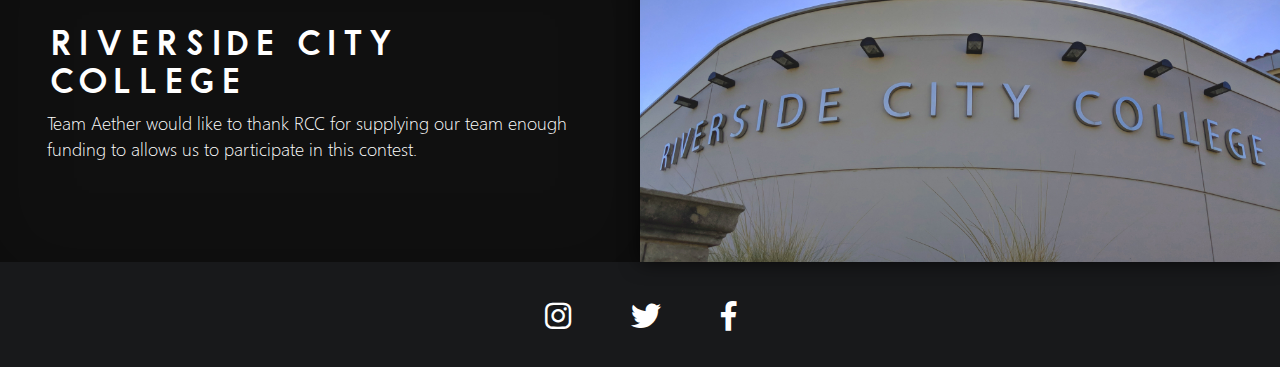
==== commit 4f38b546: "Renamed Support page to Contact, Logos of Sponsors Aquired, Contact page almost completed" ====
--- a/about.html
+++ b/about.html
@@ -4,6 +4,8 @@
     <meta name="viewport" content="width=device-width, initial-scale=1">
     <meta charset="utf-8">
     <title>About</title>
+    <link rel="icon" type="image/png" href="favicon-32x32.png" sizes="32x32" />
+    <link rel="icon" type="image/png" href="favicon-16x16.png" sizes="16x16" />
     <link rel="stylesheet" href="assets/css/bootstrap.css">
     <link rel="stylesheet" href="assets/css/fontawesome.css">
     <link rel="stylesheet" href="assets/css/fa-solid.css">
@@ -27,7 +29,7 @@
           <a class="nav-item nav-link" href="mission.html">Mission</a>
           <a class="nav-item nav-link" href="index.html">Home</a>
           <a class="nav-item nav-link active" href="about.html">About</a>
-          <a class="nav-item nav-link" href="support.html">Support</a>
+          <a class="nav-item nav-link" href="contact.html">Contact</a>
         </div>
       </div>
     </nav>
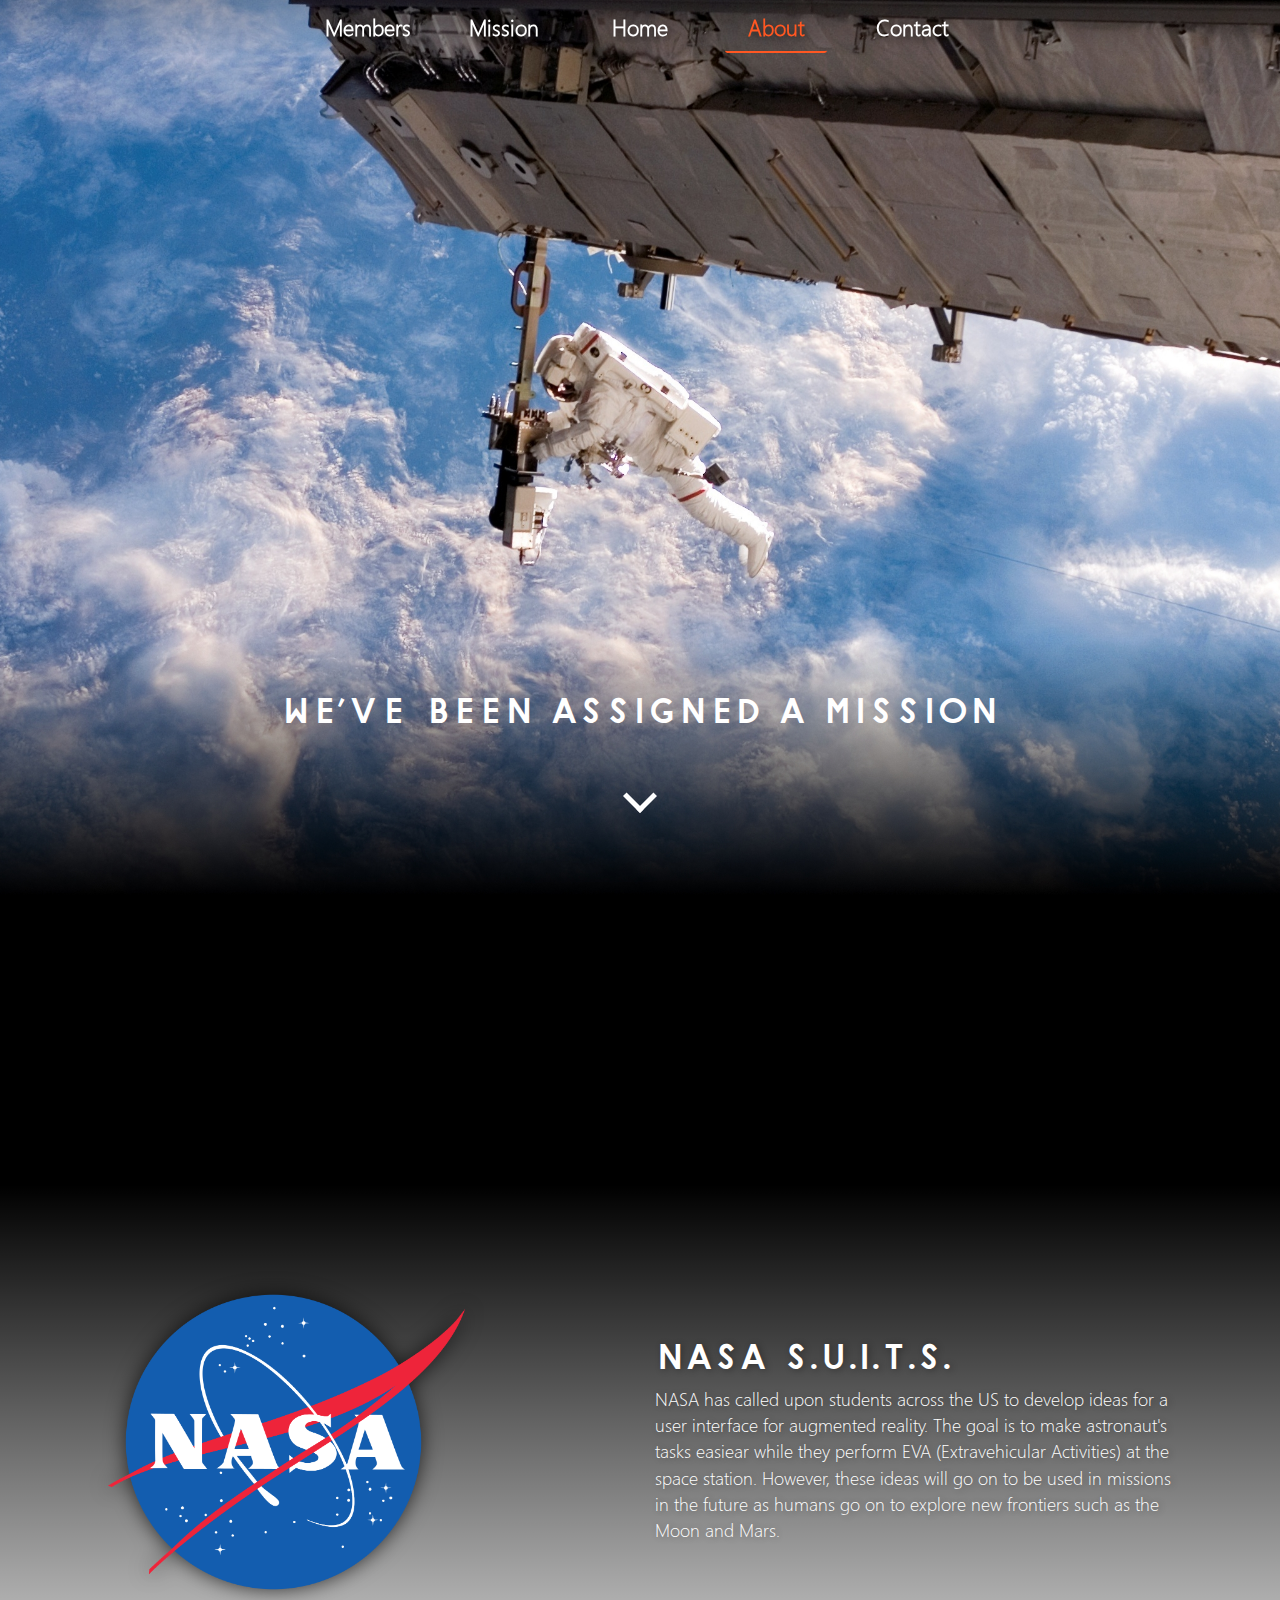
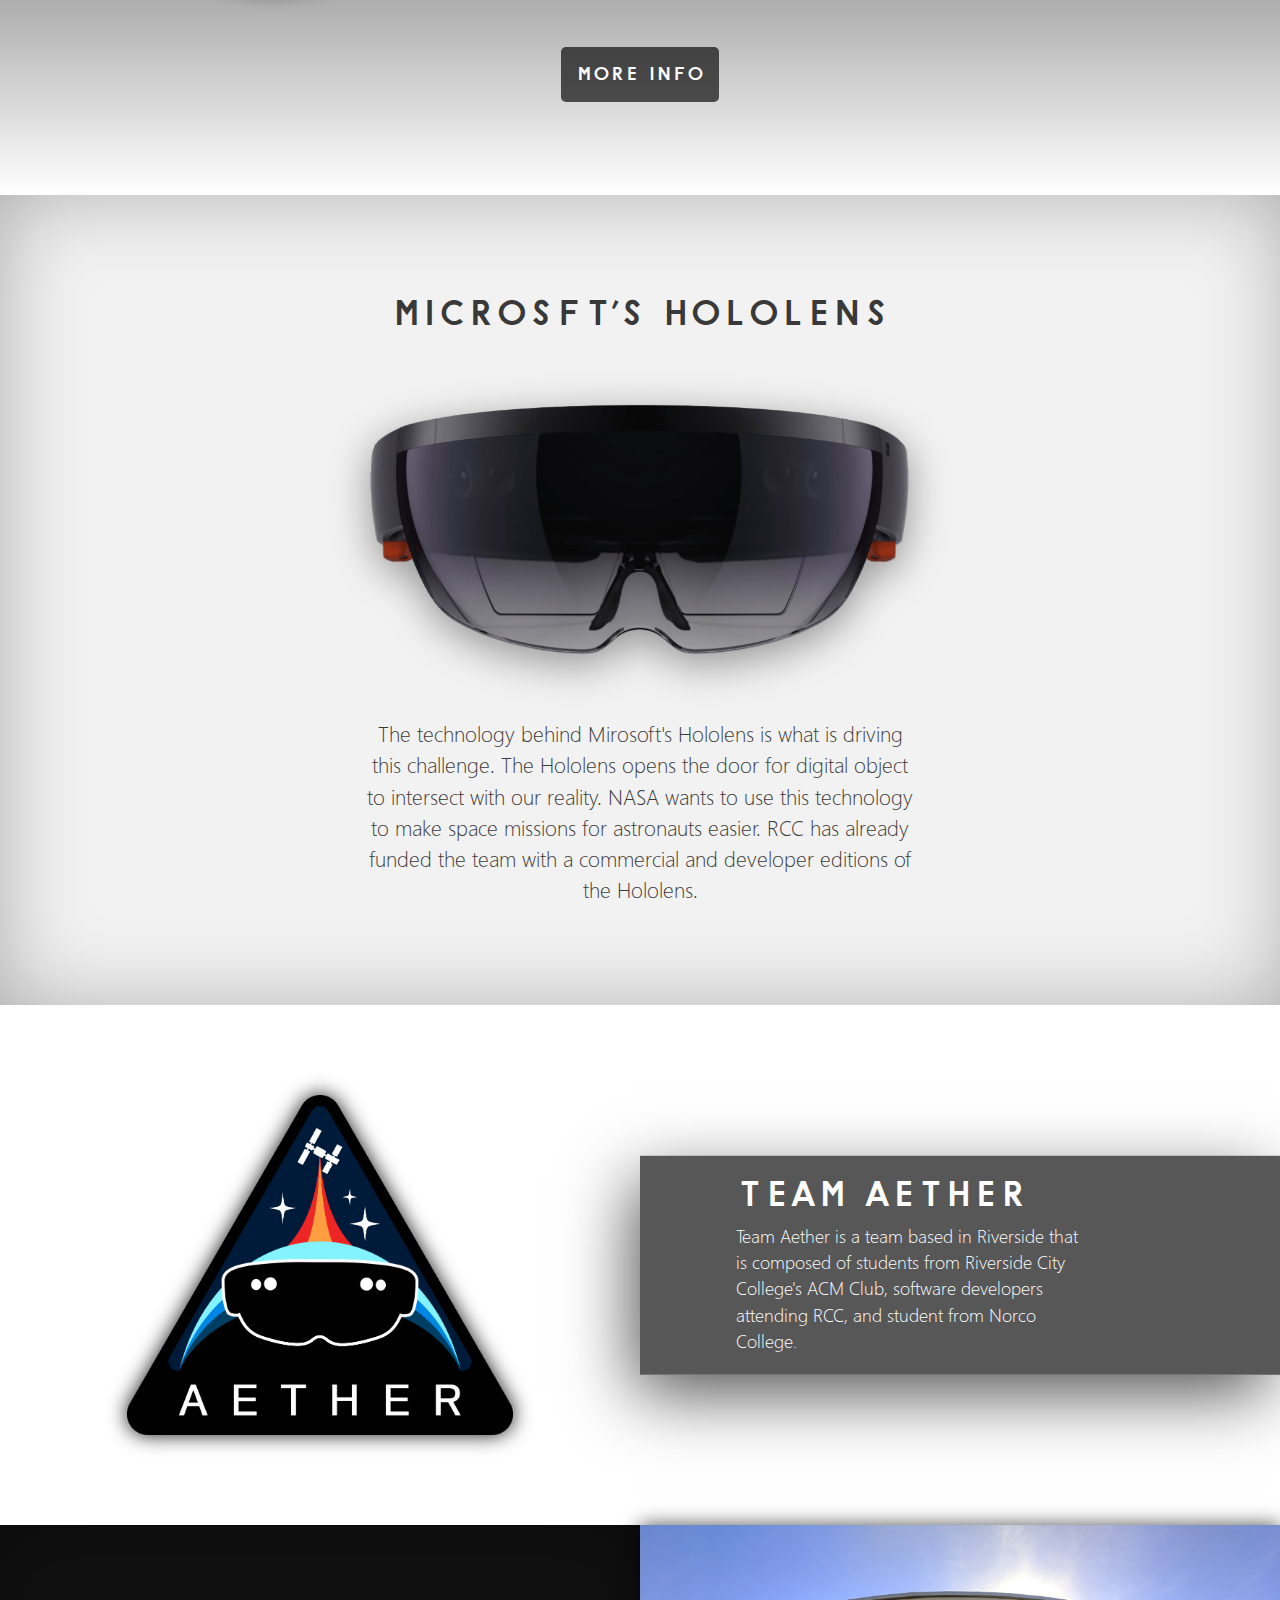
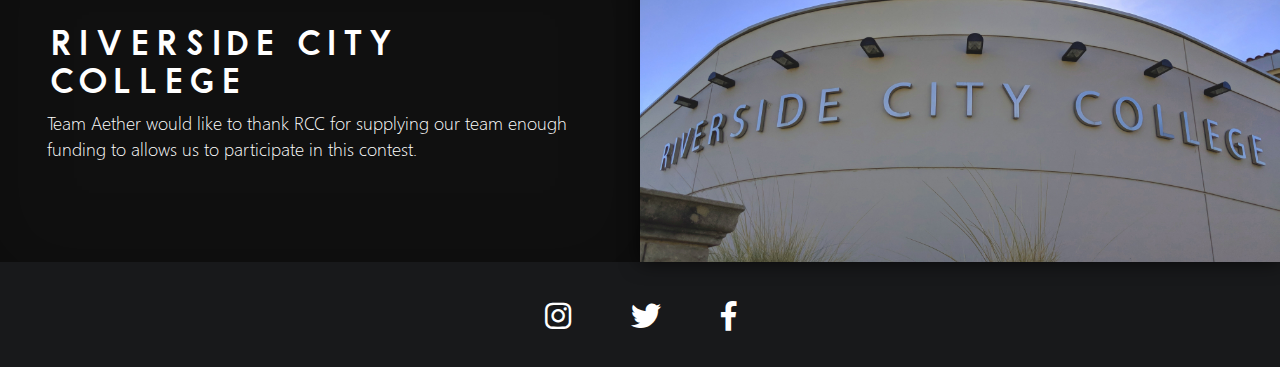
==== commit 33eeb718: "Competed Contact Page" ====
--- a/about.html
+++ b/about.html
@@ -59,7 +59,7 @@
               <h2>NASA S.U.I.T.S.</h2>
               <p>NASA has called upon students across the US to develop ideas for a user interface for augmented reality. The goal is to make astronaut's tasks easiear while they perform EVA (Extravehicular Activities) at the space station. However, these ideas will go on to be used in missions in the future as humans go on to explore new frontiers such as the Moon and Mars.</p>
             </div>
-            <div id="center-button"><a class="btn btn-primary btn-lg" id="learn-more" href="about.html" role="button">More info</a></div>
+            <div id="center-button"><a class="btn btn-primary btn-lg" id="learn-more" href="https://microgravityuniversity.jsc.nasa.gov/docs/FY18%20NASA%20SUITS%20Design%20Challenge%20Description%20Revised_11.28.17.pdf" role="button">More info</a></div>
           </div>
         </div>
       </div>
@@ -102,8 +102,8 @@
     </div>
 
     <ul class="nav justify-content-center social-footer">
-      <a class="social-link" href="#"><i class="fab fa-instagram"></i></a>
-      <a class="social-link" href="#"><i class="fab fa-twitter"></i></a>
+      <a class="social-link" href="https://www.instagram.com/rccsuits/"><i class="fab fa-instagram"></i></a>
+      <a class="social-link" href="https://twitter.com/rcc_suits"><i class="fab fa-twitter"></i></a>
       <a class="social-link" href="#"><i class="fab fa-facebook-f"></i></a>
     </ul>
 
--- a/assets/css/master.css
+++ b/assets/css/master.css
@@ -2,7 +2,6 @@
   height: 100%;
   color: #FFF;
   font-family: "Segoe UI";
-
   min-width: 250px;
 }
 
@@ -56,13 +55,13 @@
 }
 
 .navbar{
-  background: rgba(0,0,0,0.22);
-  background: -moz-linear-gradient(top, rgba(0,0,0,0.22) 0%, rgba(255,255,255,0) 100%);
-  background: -webkit-gradient(left top, left bottom, color-stop(0%, rgba(0,0,0,0.22)), color-stop(100%, rgba(255,255,255,0)));
-  background: -webkit-linear-gradient(top, rgba(0,0,0,0.22) 0%, rgba(255,255,255,0) 100%);
-  background: -o-linear-gradient(top, rgba(0,0,0,0.22) 0%, rgba(255,255,255,0) 100%);
-  background: -ms-linear-gradient(top, rgba(0,0,0,0.22) 0%, rgba(255,255,255,0) 100%);
-  background: linear-gradient(to bottom, rgba(0,0,0,0.22) 0%, rgba(255,255,255,0) 100%);
+  background: rgba(0,0,0,0.2);
+  background: -moz-linear-gradient(top, rgba(0,0,0,0.2) 0%, rgba(255,255,255,0) 100%);
+  background: -webkit-gradient(left top, left bottom, color-stop(0%, rgba(0,0,0,0.2)), color-stop(100%, rgba(255,255,255,0)));
+  background: -webkit-linear-gradient(top, rgba(0,0,0,0.2) 0%, rgba(255,255,255,0) 100%);
+  background: -o-linear-gradient(top, rgba(0,0,0,0.2) 0%, rgba(255,255,255,0) 100%);
+  background: -ms-linear-gradient(top, rgba(0,0,0,0.2) 0%, rgba(255,255,255,0) 100%);
+  background: linear-gradient(to bottom, rgba(0,0,0,0.2) 0%, rgba(255,255,255,0) 100%);
   filter: progid:DXImageTransform.Microsoft.gradient( startColorstr='#000000', endColorstr='#ffffff', GradientType=0 );
   transition: .5s;
 }
--- a/assets/css/about.css
+++ b/assets/css/about.css
@@ -83,9 +83,9 @@
   padding: 100px 0;
   color: #393939;
 
-  -webkit-box-shadow: inset 4px 1px 88px -6px rgba(0,0,0,1);
-  -moz-box-shadow: inset 4px 1px 88px -6px rgba(0,0,0,1);
-  box-shadow: inset 4px 1px 88px -6px rgba(0,0,0,1);
+  -webkit-box-shadow: inset 4px 1px 88px -6px rgba(0,0,0,.3);
+  -moz-box-shadow: inset 4px 1px 88px -6px rgba(0,0,0,.3);
+  box-shadow: inset 4px 1px 88px -6px rgba(0,0,0,.3);
 }
 
 img[alt="hololens"]{
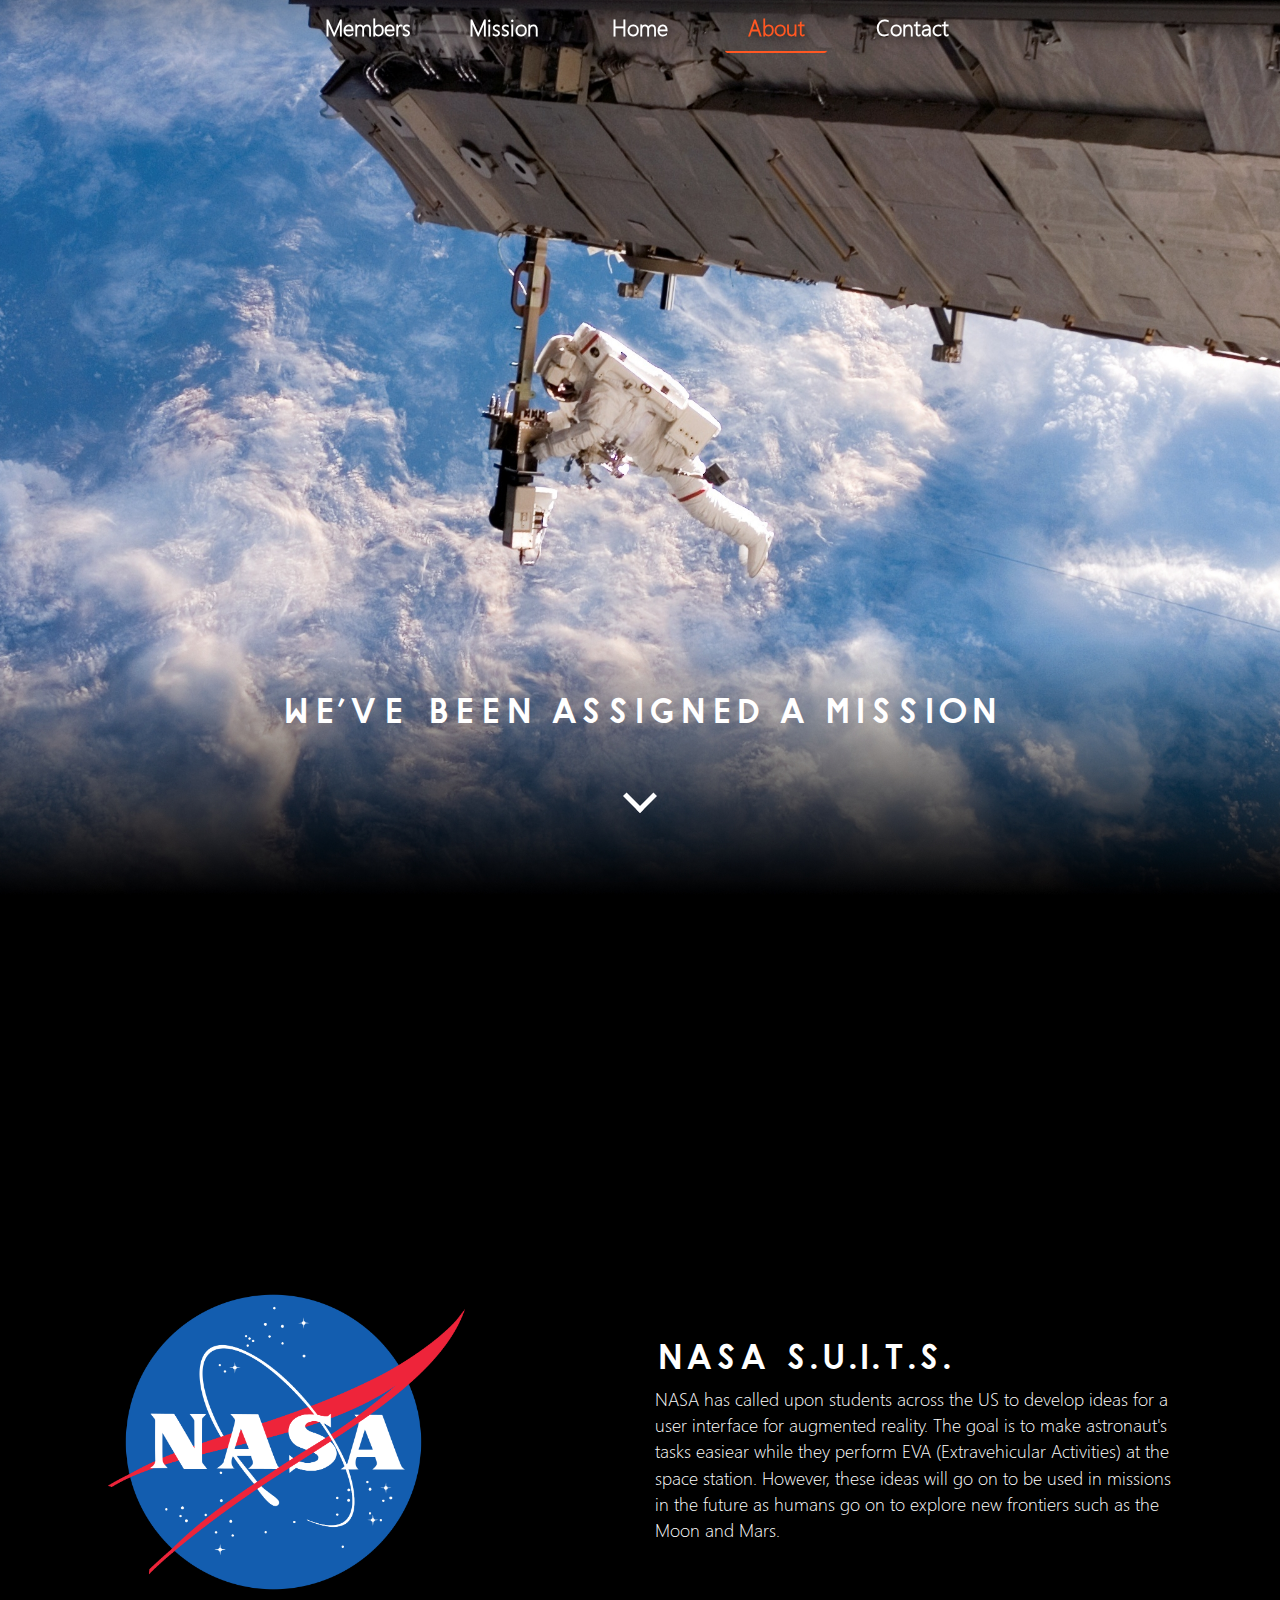
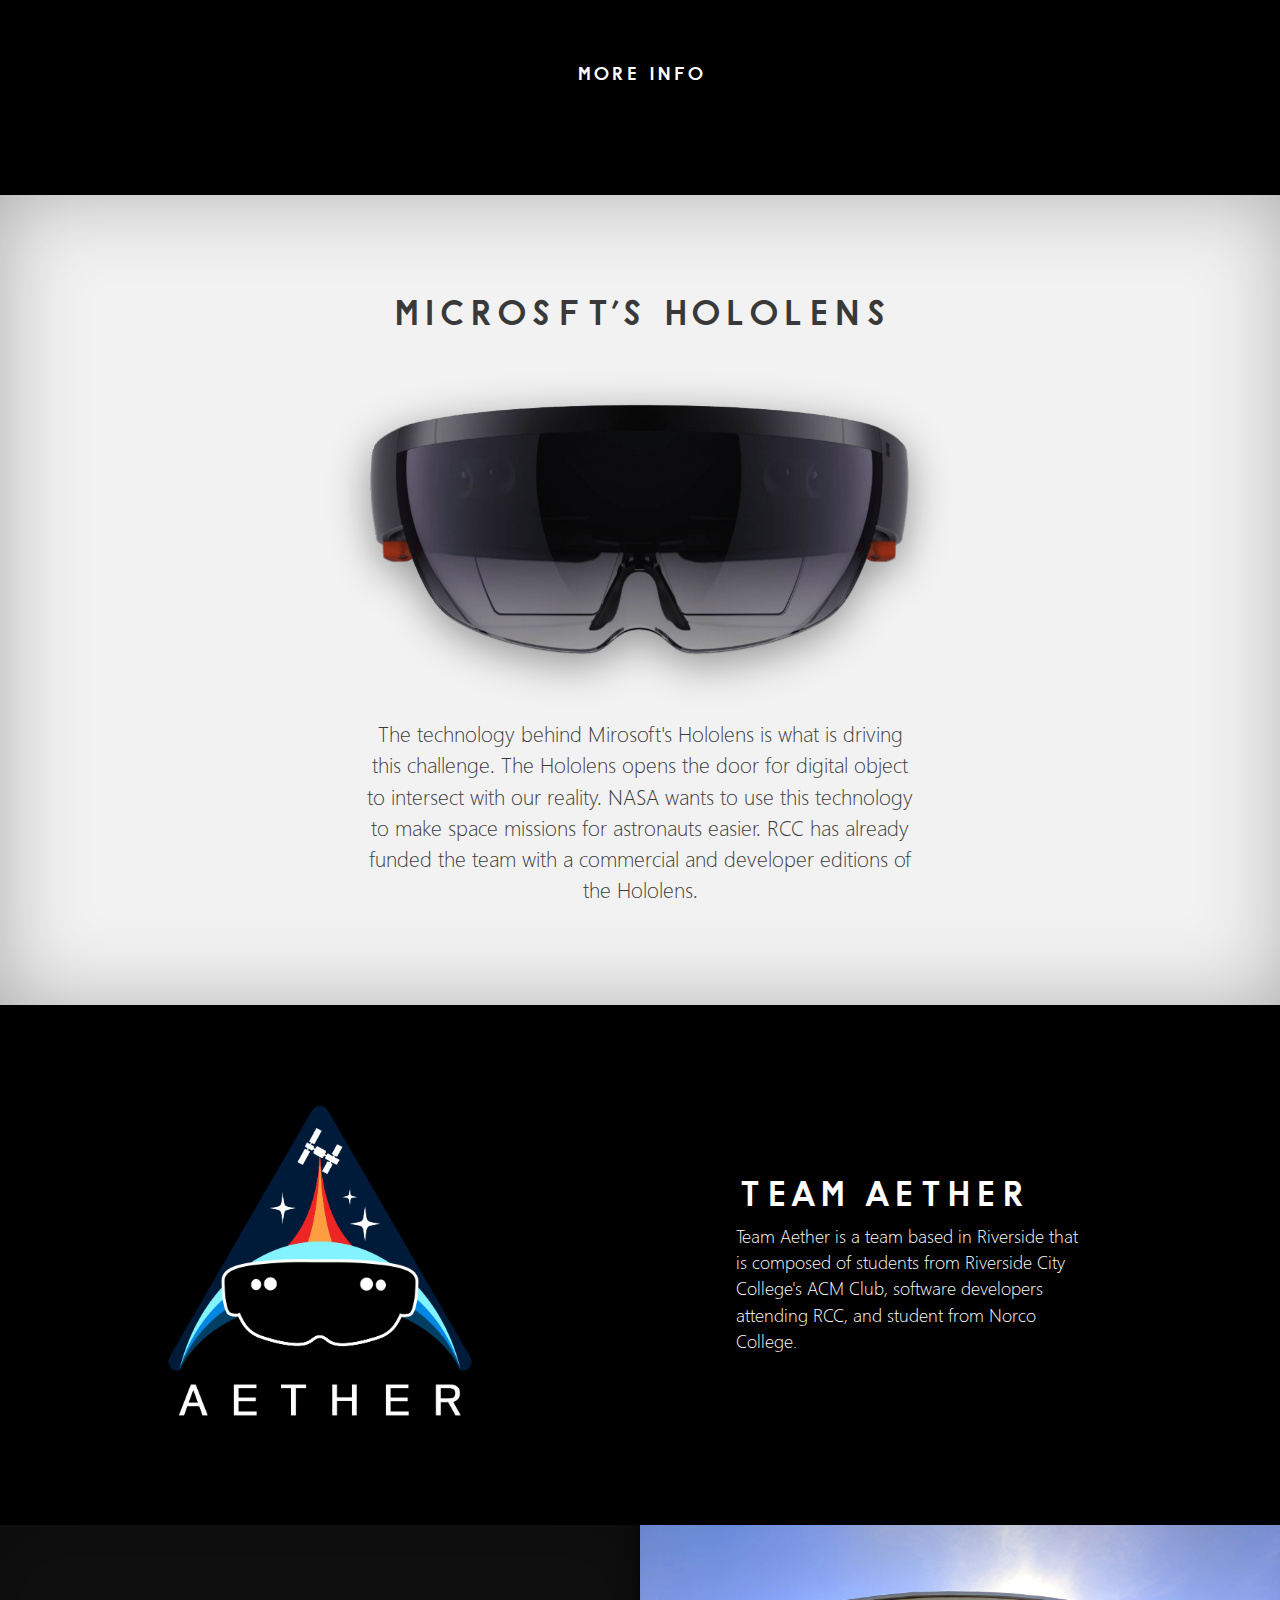
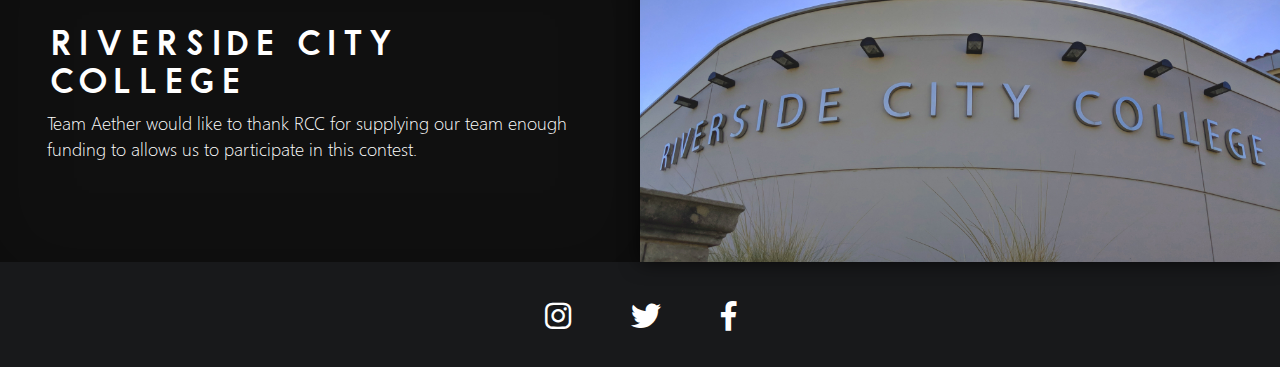
==== commit e5f36f16: "Fixed several problems with Mobile" ====
--- a/about.html
+++ b/about.html
@@ -6,16 +6,16 @@
     <title>About</title>
     <link rel="icon" type="image/png" href="favicon-32x32.png" sizes="32x32" />
     <link rel="icon" type="image/png" href="favicon-16x16.png" sizes="16x16" />
-    <link rel="stylesheet" href="assets/css/bootstrap.css">
-    <link rel="stylesheet" href="assets/css/fontawesome.css">
-    <link rel="stylesheet" href="assets/css/fa-solid.css">
-    <link rel="stylesheet" href="assets/css/fa-brands.css">
+    <link rel="stylesheet" href="assets/css/bootstrap.min.css">
+    <link rel="stylesheet" href="assets/css/fontawesome.min.css">
+    <link rel="stylesheet" href="assets/css/fa-solid.min.css">
+    <link rel="stylesheet" href="assets/css/fa-brands.min.css">
     <link rel="stylesheet" href="assets/css/master.css">
     <link rel="stylesheet" href="assets/css/about.css">
   </head>
   <body>
     <nav class="navbar fixed-top navbar-expand-md">
-      <div class="navbar-brand"><a class="home-link" href="index.html">AETHER</a></div>
+      <div class="navbar-brand"><a class="home-link" href="http://www.rccsuits.com">AETHER</a></div>
       <button class="navbar-toggler" type="button" data-toggle="collapse" data-target="#navbarNavAltMarkup" aria-controls="navbarNavAltMarkup" aria-expanded="false" aria-label="Toggle navigation">
         <div class="wrapper-menu" data-toggle="collapse" data-target="#navbarNavAltMarkup" aria-controls="navbarNavAltMarkup" aria-expanded="false" aria-label="Toggle navigation">
           <div class="line-menu half start"></div>
@@ -25,11 +25,11 @@
       </button>
       <div class="collapse navbar-collapse" id="navbarNavAltMarkup">
         <div class="navbar-nav navbar-center">
-          <a class="nav-item nav-link" href="members.html">Members</a>
-          <a class="nav-item nav-link" href="mission.html">Mission</a>
-          <a class="nav-item nav-link" href="index.html">Home</a>
-          <a class="nav-item nav-link active" href="about.html">About</a>
-          <a class="nav-item nav-link" href="contact.html">Contact</a>
+          <a class="nav-item nav-link" href="http://www.rccsuits.com/members">Members</a>
+          <a class="nav-item nav-link" href="http://www.rccsuits.com/mission">Mission</a>
+          <a class="nav-item nav-link" href="http://www.rccsuits.com">Home</a>
+          <a class="nav-item nav-link active" href="http://www.rccsuits.com/about">About</a>
+          <a class="nav-item nav-link" href="http://www.rccsuits.com/contact">Contact</a>
         </div>
       </div>
     </nav>
--- a/assets/css/fa-solid.min.css
+++ b/assets/css/fa-solid.min.css
@@ -0,0 +1,5 @@
+/*!
+ * Font Awesome Free 5.0.6 by @fontawesome - http://fontawesome.com
+ * License - http://fontawesome.com/license (Icons: CC BY 4.0, Fonts: SIL OFL 1.1, Code: MIT License)
+ */
+@font-face{font-family:Font Awesome\ 5 Free;font-style:normal;font-weight:900;src:url(../webfonts/fa-solid-900.eot);src:url(../webfonts/fa-solid-900.eot?#iefix) format("embedded-opentype"),url(../webfonts/fa-solid-900.woff2) format("woff2"),url(../webfonts/fa-solid-900.woff) format("woff"),url(../webfonts/fa-solid-900.ttf) format("truetype"),url(../webfonts/fa-solid-900.svg#fontawesome) format("svg")}.fa,.fas{font-family:Font Awesome\ 5 Free;font-weight:900}--- a/assets/css/fa-brands.min.css
+++ b/assets/css/fa-brands.min.css
@@ -0,0 +1,5 @@
+/*!
+ * Font Awesome Free 5.0.6 by @fontawesome - http://fontawesome.com
+ * License - http://fontawesome.com/license (Icons: CC BY 4.0, Fonts: SIL OFL 1.1, Code: MIT License)
+ */
+@font-face{font-family:Font Awesome\ 5 Brands;font-style:normal;font-weight:400;src:url(../webfonts/fa-brands-400.eot);src:url(../webfonts/fa-brands-400.eot?#iefix) format("embedded-opentype"),url(../webfonts/fa-brands-400.woff2) format("woff2"),url(../webfonts/fa-brands-400.woff) format("woff"),url(../webfonts/fa-brands-400.ttf) format("truetype"),url(../webfonts/fa-brands-400.svg#fontawesome) format("svg")}.fab{font-family:Font Awesome\ 5 Brands}--- a/assets/css/master.css
+++ b/assets/css/master.css
@@ -172,7 +172,7 @@
     transition-duration: .26s;
   }
 
-  .navbar-nav a[href="index.html"]{
+  .navbar-nav a[href="http://www.rccsuits.com"]{
     display: none;
   }
 
@@ -181,9 +181,9 @@
     text-align: center;
     transition: 1.2s;
     background-color: rgba(0,0,0,.66);
-    -webkit-box-shadow: -2px 5px 66px 11px rgba(0,0,0,0.7);
-    -moz-box-shadow: -2px 5px 66px 11px rgba(0,0,0,0.7);
-    box-shadow: -2px 5px 66px 11px rgba(0,0,0,0.7);
+    -webkit-box-shadow: -2px 5px 46px 11px rgba(0,0,0,0.4);
+    -moz-box-shadow: -2px 5px 46px 11px rgba(0,0,0,0.4);
+    box-shadow: -2px 5px 46px 11px rgba(0,0,0,0.4);
   }
 
   .nav-item{
--- a/assets/css/about.css
+++ b/assets/css/about.css
@@ -1,3 +1,7 @@
+body{
+  background-color: #000;
+}
+
 h2{
   font-family: "Hype";
 }
@@ -259,12 +263,23 @@
 }
 
 @media only screen and (max-width: 767.98px){
+
+  #blank-space{
+    height: 73vh;
+  }
+
+  #main-footer{
+    text-align: center;
+    height: 27vh;
+    min-height: 150px;
+  }
+
   #main-footer h2{
     font-size: 1.5em;
   }
 
   #section05{
-    padding-top: 10px;
+    padding-top: 0px;
   }
 
   #nasa{
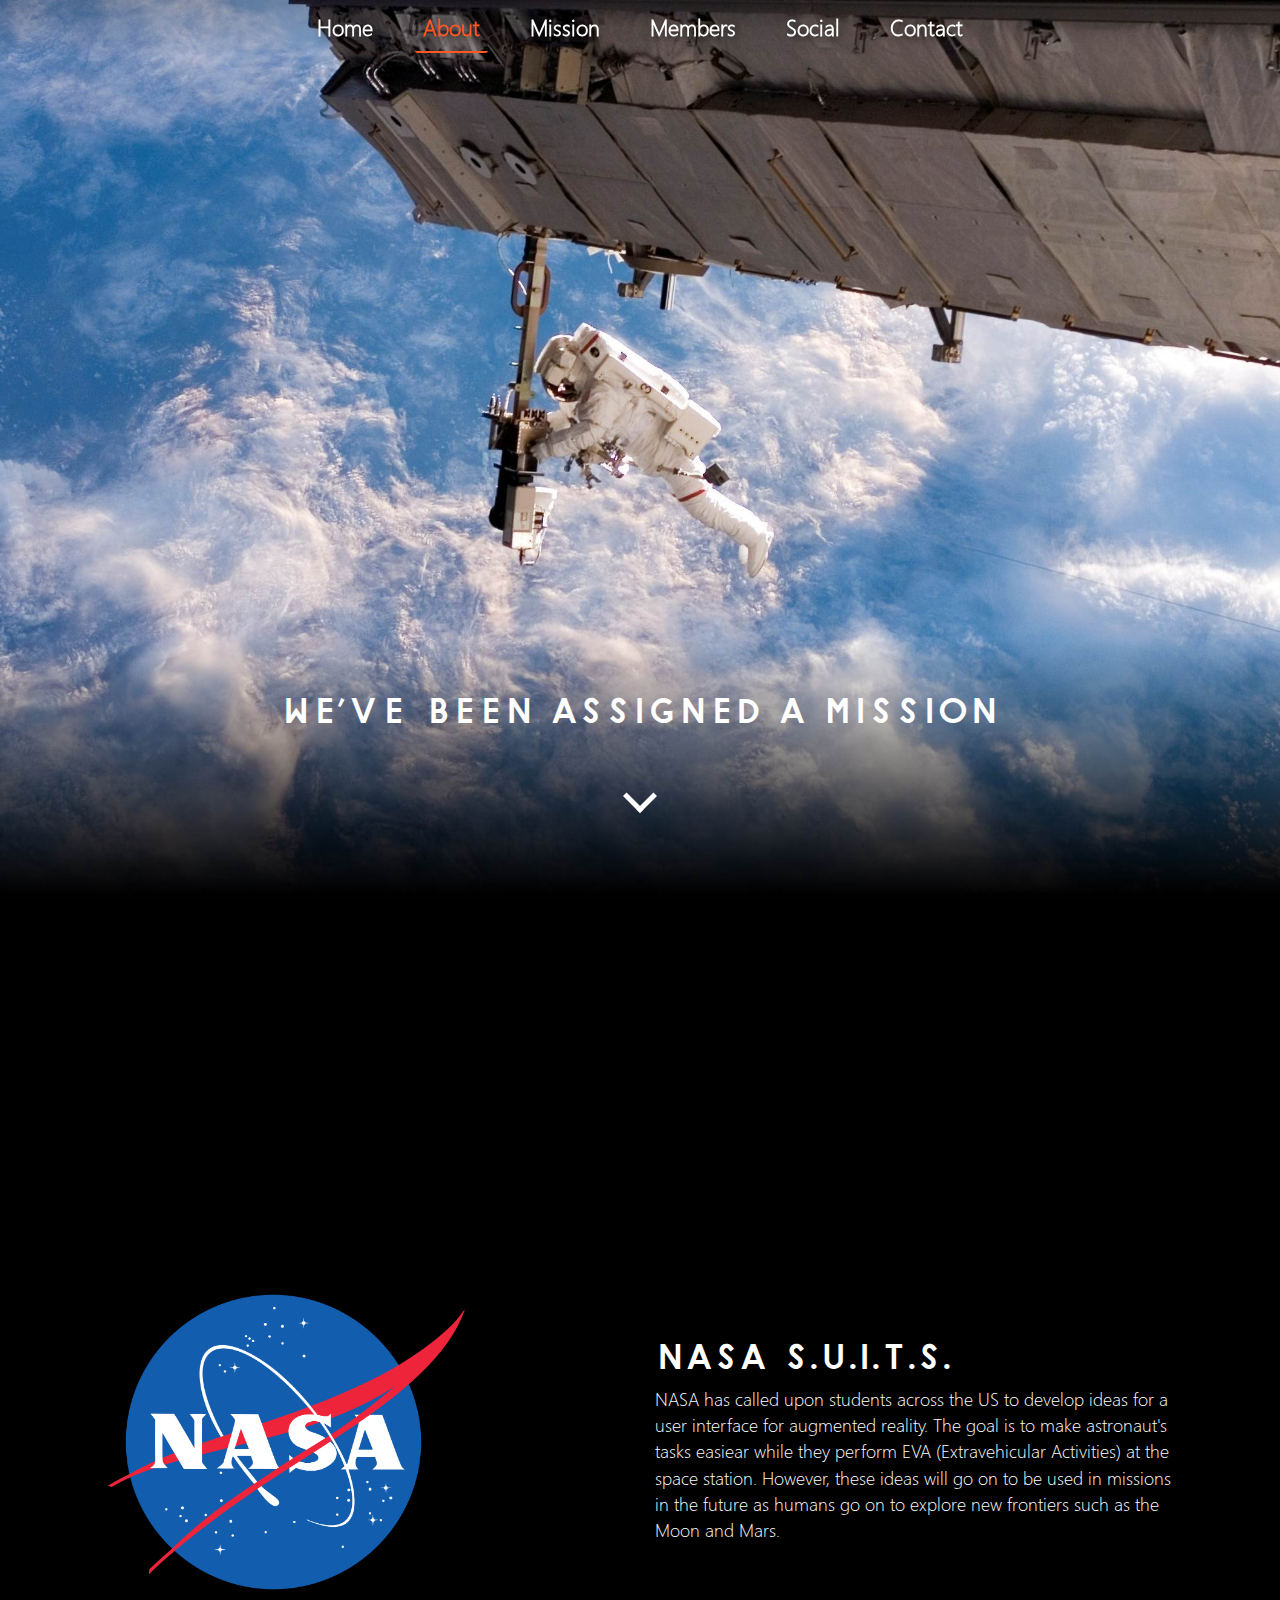
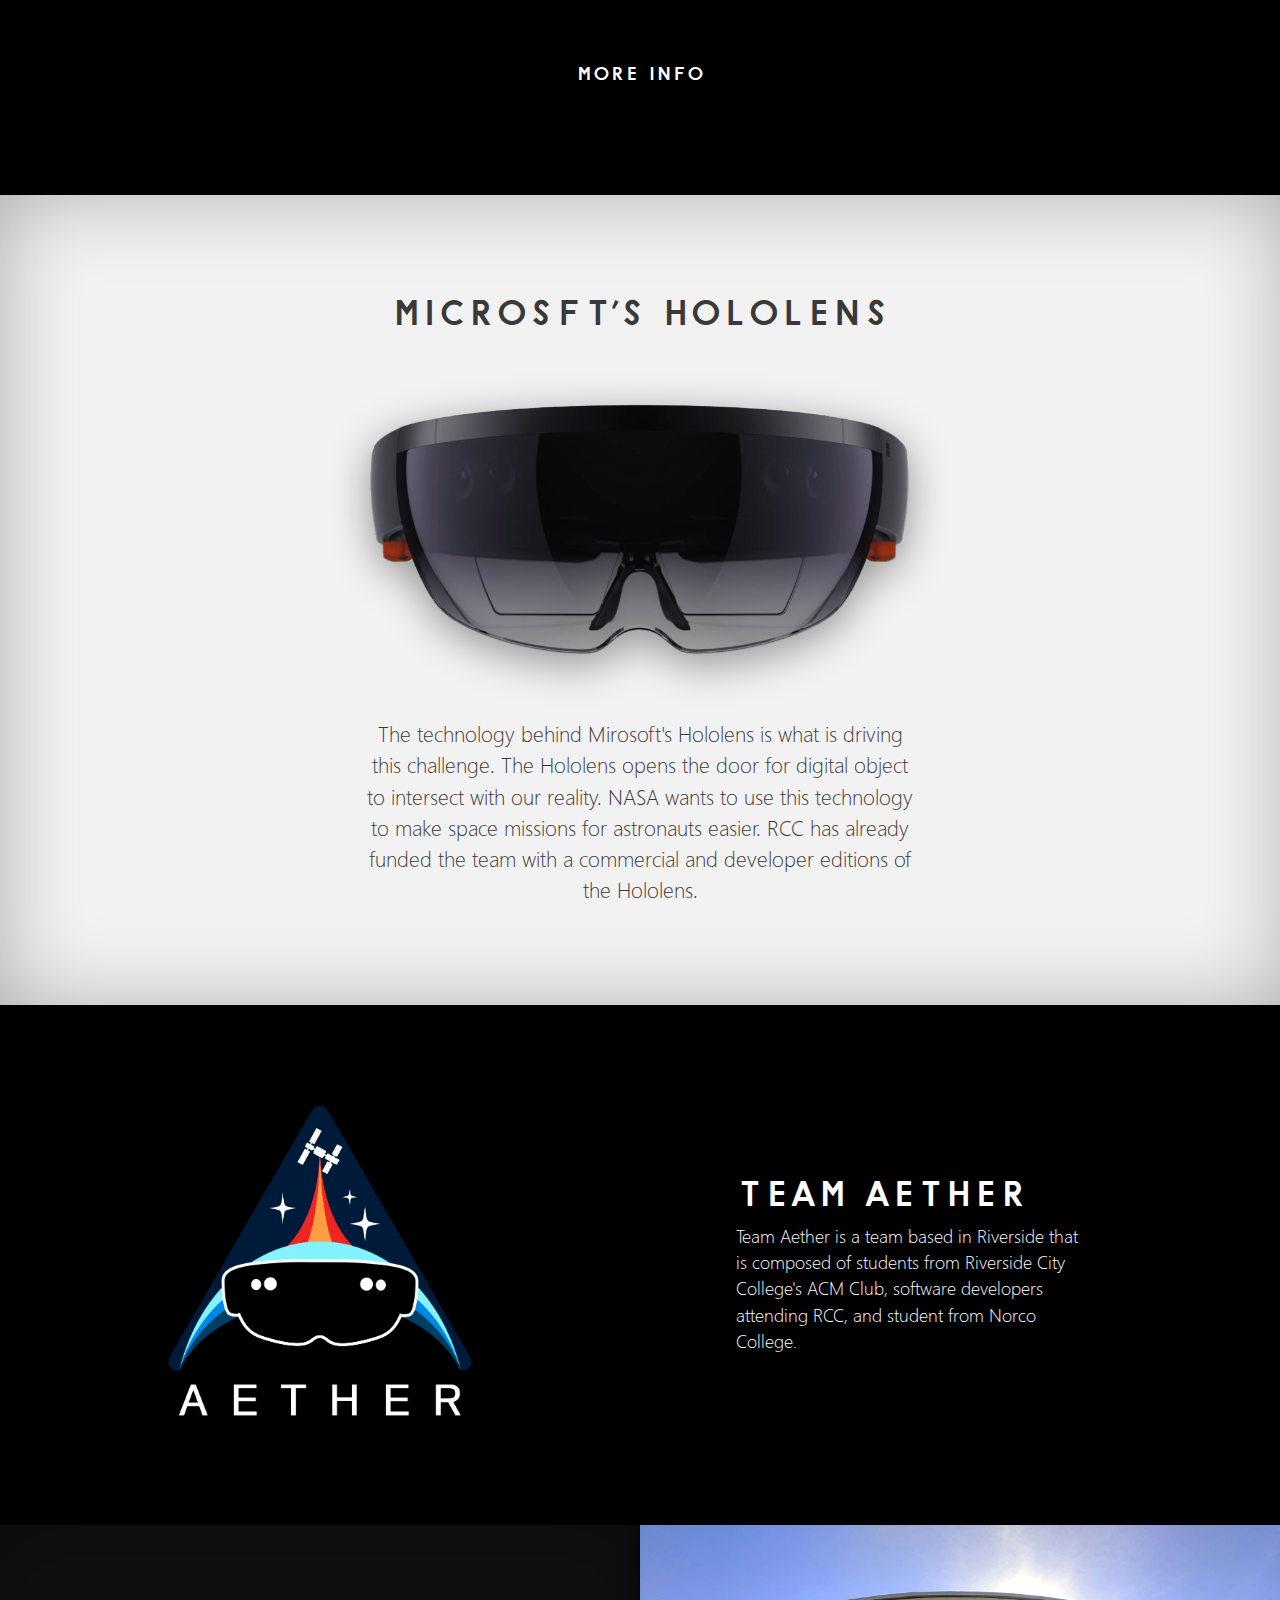
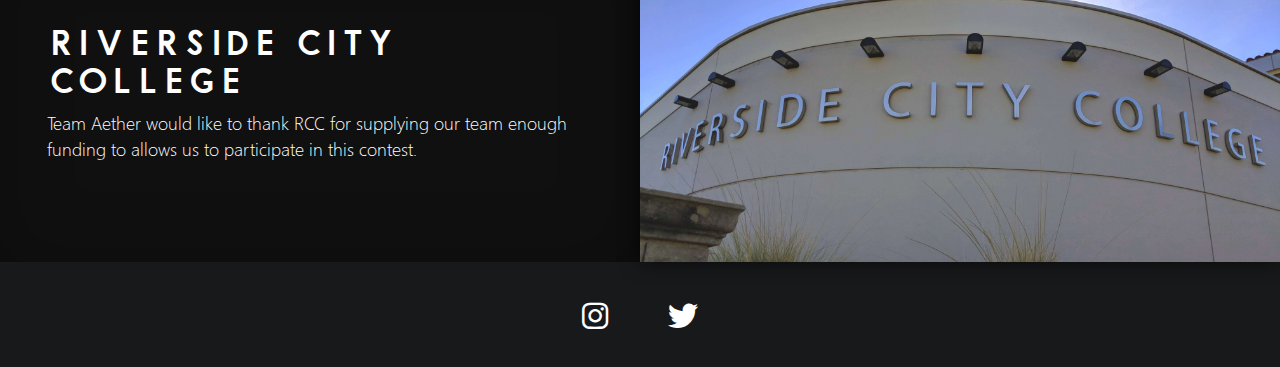
==== commit c1e7a97b: "Added Member Photos and began working on revisions" ====
--- a/about.html
+++ b/about.html
@@ -25,10 +25,11 @@
       </button>
       <div class="collapse navbar-collapse" id="navbarNavAltMarkup">
         <div class="navbar-nav navbar-center">
-          <a class="nav-item nav-link" href="http://www.rccsuits.com/members">Members</a>
-          <a class="nav-item nav-link" href="http://www.rccsuits.com/mission">Mission</a>
           <a class="nav-item nav-link" href="http://www.rccsuits.com">Home</a>
           <a class="nav-item nav-link active" href="http://www.rccsuits.com/about">About</a>
+          <a class="nav-item nav-link" href="http://www.rccsuits.com/mission">Mission</a>
+          <a class="nav-item nav-link" href="http://www.rccsuits.com/members">Members</a>
+          <a class="nav-item nav-link" href="http://www.rccsuits.com/social">Social</a>
           <a class="nav-item nav-link" href="http://www.rccsuits.com/contact">Contact</a>
         </div>
       </div>
@@ -104,7 +105,6 @@
     <ul class="nav justify-content-center social-footer">
       <a class="social-link" href="https://www.instagram.com/rccsuits/"><i class="fab fa-instagram"></i></a>
       <a class="social-link" href="https://twitter.com/rcc_suits"><i class="fab fa-twitter"></i></a>
-      <a class="social-link" href="#"><i class="fab fa-facebook-f"></i></a>
     </ul>
 
     <script src="assets/js/jquery-3.3.1.min.js"></script>
--- a/assets/css/master.css
+++ b/assets/css/master.css
@@ -33,7 +33,6 @@
   font-size: 1.35em;
   color: white;
   text-shadow: 2px 3px 8px rgba(0,0,0,0.6);
-  width: 102px;
   text-align: center;
 }
 
@@ -211,7 +210,7 @@
   }
 
   .collapse.show {
-    height: 190px;
+    height: 235px;
 
   }
 }
